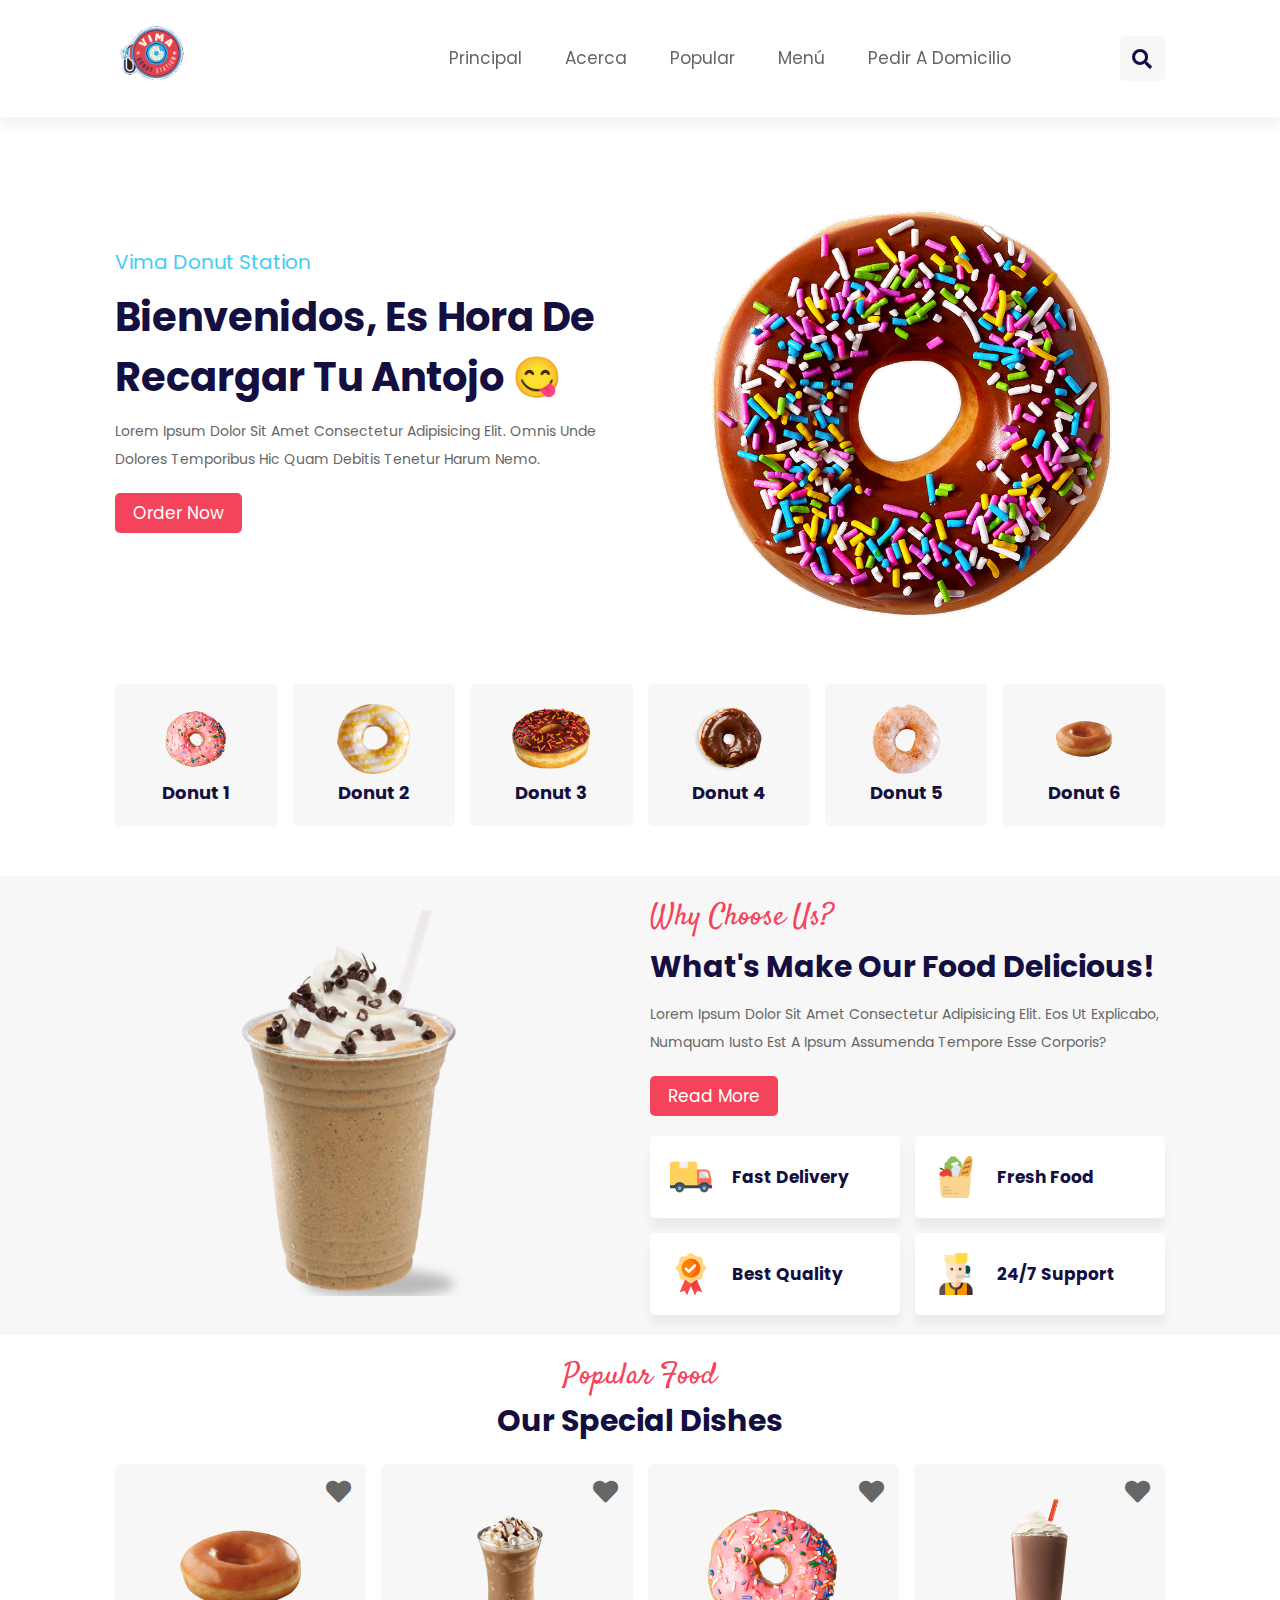
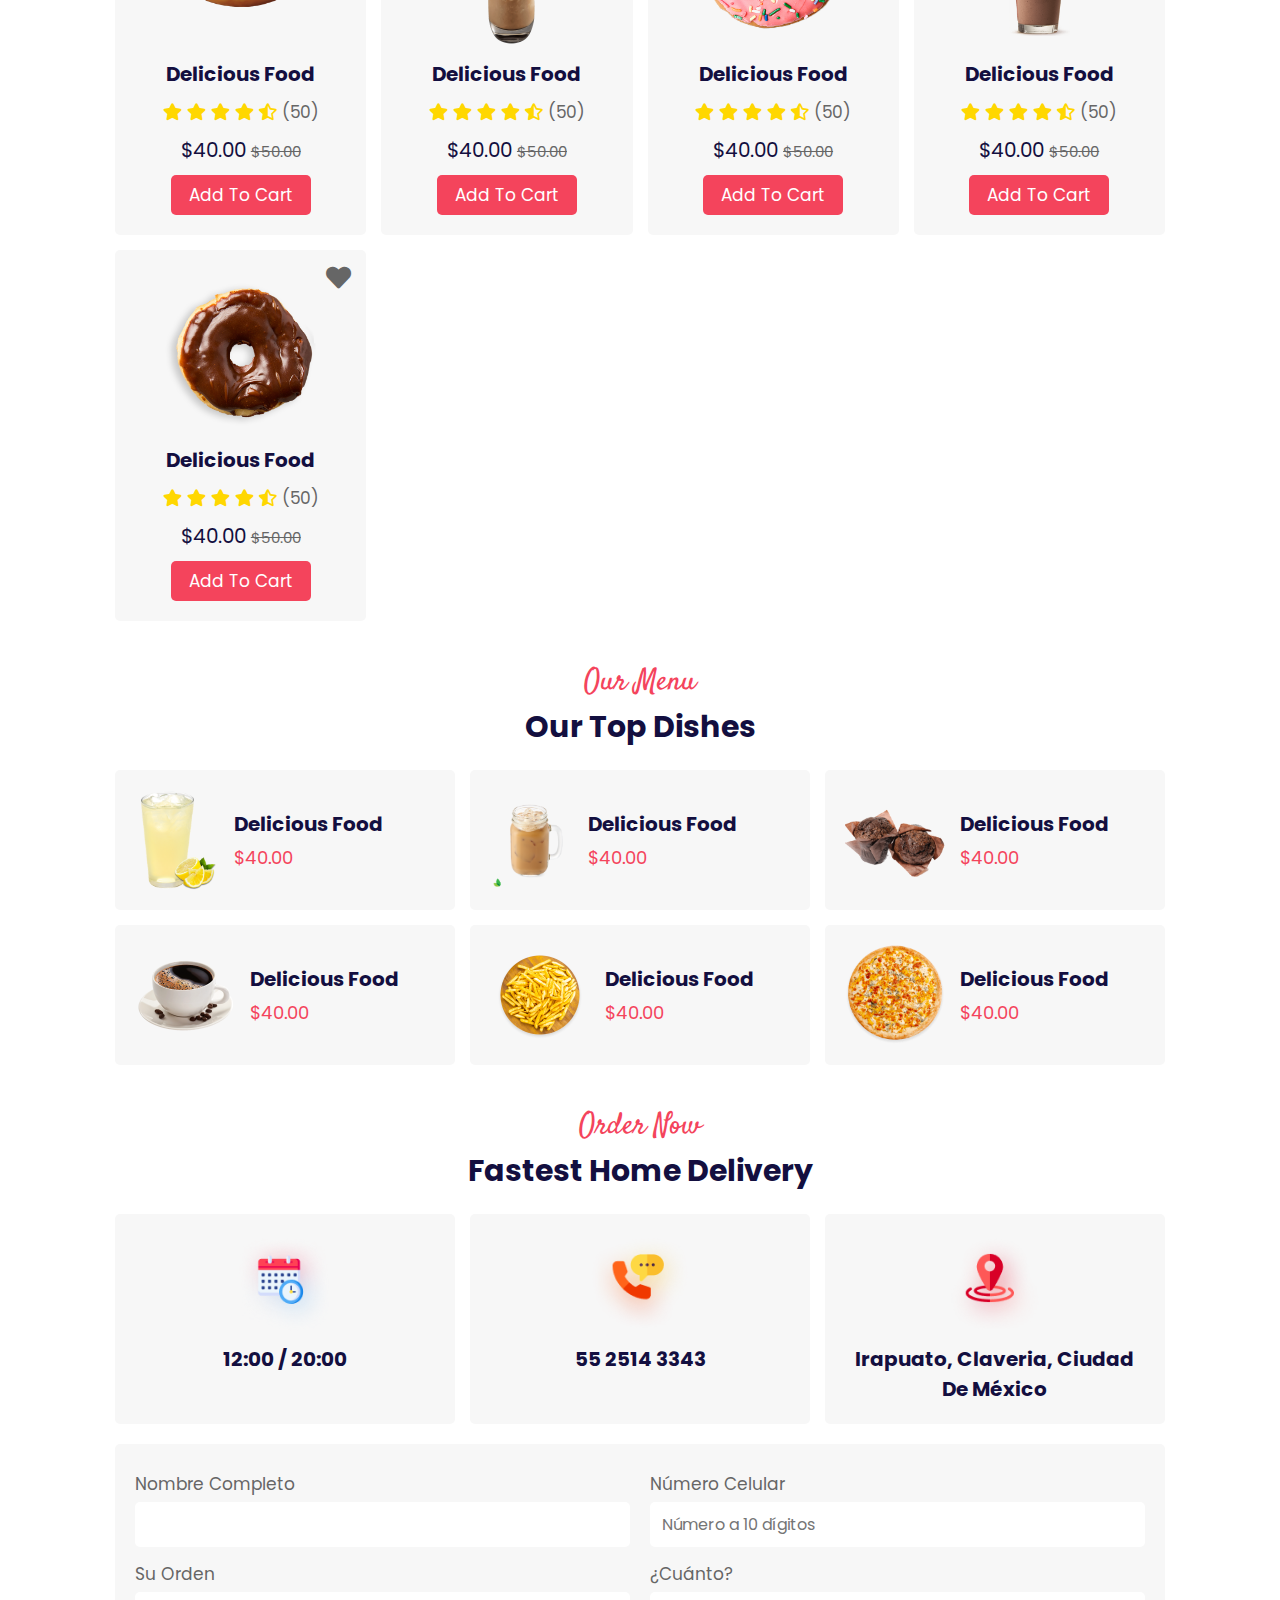
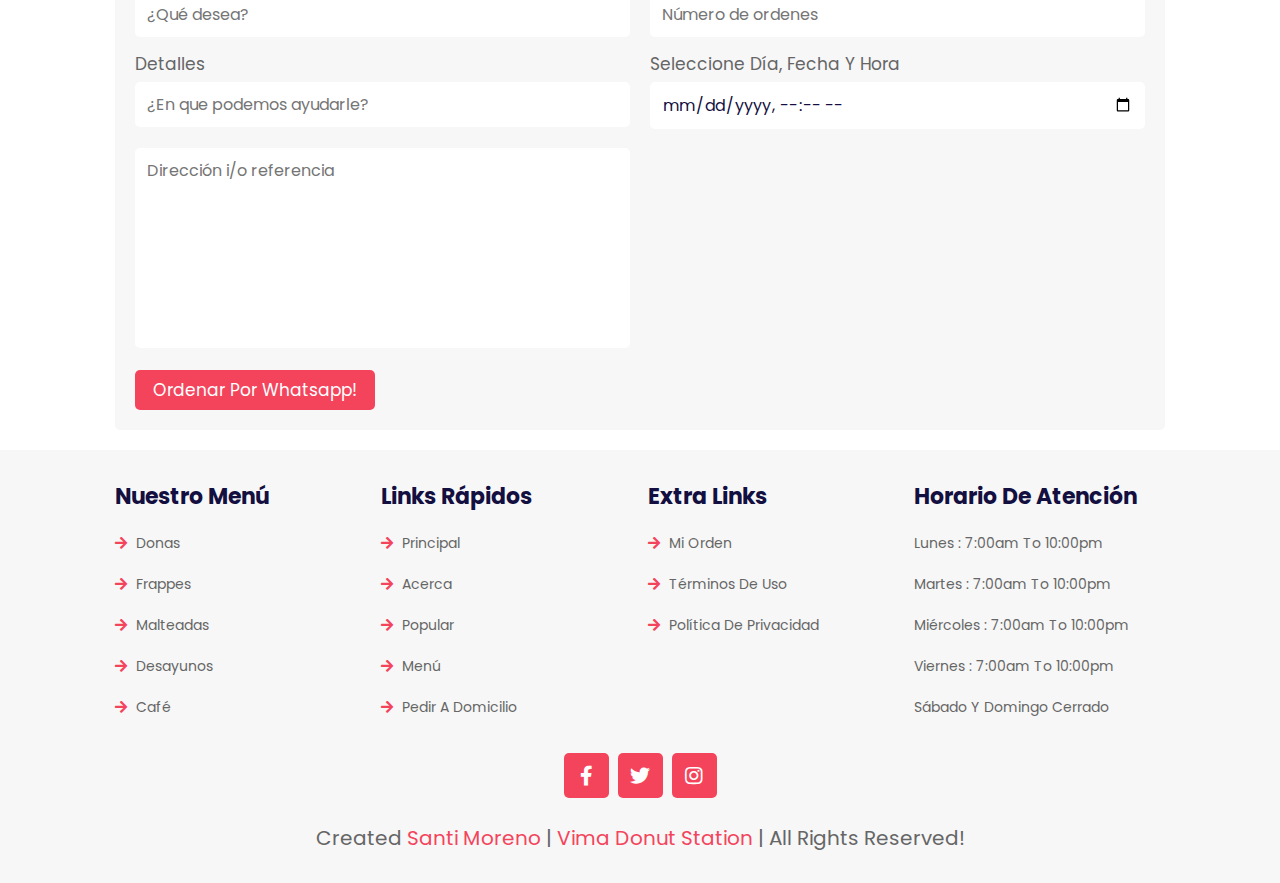
==== index.html @ a9c53af7 "Add files via upload" ====
<!DOCTYPE html>
<html lang="en">
<head>
    <meta charset="UTF-8">
    <meta http-equiv="X-UA-Compatible" content="IE=edge">
    <meta name="viewport" content="width=device-width, initial-scale=1.0">
    <title>Vima Donuts Station</title>
    <link rel="shortcut icon" href="image/logo.png" type="image/x-icon">

    <!-- font awesome cdn link  -->
    <link rel="stylesheet" href="https://cdnjs.cloudflare.com/ajax/libs/font-awesome/5.15.4/css/all.min.css">

    <!-- custom css file link  -->
    <link rel="stylesheet" href="css/style.css">

</head>
<body>

    
<!-- header section starts  -->

<header class="header">

    <a href="#" class="logo"> <img src="image/logo.png" width="40%" alt=""></a>
    
    <nav class="navbar">
        <a href="#home">Principal</a>
        <a href="#about">Acerca</a>
        <a href="#popular">Popular</a>
        <a href="#menu">Menú</a>
        <a href="#order">Pedir a domicilio</a>
    </nav>

    <div class="icons">
        <div id="menu-btn" class="fas fa-bars"></div>
        <div id="search-btn" class="fas fa-search"></div>
    </div>
    
</header>

<!-- header section ends  -->

<!-- search-form  -->

<section class="search-form-container">

    <form action="">
        <input type="search" name="" placeholder="Busca productos aquí..." id="search-box">
        <label for="search-box" class="fas fa-search"></label>
    </form>

</section>

<!-- shopping-cart section  -->

<section class="shopping-cart-container">

    <div class="products-container">

        <h3 class="title">your products</h3>

        <div class="box-container">

            <div class="box">
                <i class="fas fa-times"></i>
                <img src="image/menu-1.png" alt="">
                <div class="content">
                    <h3>delicious food</h3>
                    <span> quantity : </span>
                    <input type="number" name="" value="1" id="">
                    <br>
                    <span> price : </span>
                    <span class="price"> $40.00 </span>
                </div>
            </div>

            <div class="box">
                <i class="fas fa-times"></i>
                <img src="image/menu-2.png" alt="">
                <div class="content">
                    <h3>delicious food</h3>
                    <span> quantity : </span>
                    <input type="number" name="" value="1" id="">
                    <br>
                    <span> price : </span>
                    <span class="price"> $40.00 </span>
                </div>
            </div>

            <div class="box">
                <i class="fas fa-times"></i>
                <img src="image/menu-3.png" alt="">
                <div class="content">
                    <h3>delicious food</h3>
                    <span> quantity : </span>
                    <input type="number" name="" value="1" id="">
                    <br>
                    <span> price : </span>
                    <span class="price"> $40.00 </span>
                </div>
            </div>

            <div class="box">
                <i class="fas fa-times"></i>
                <img src="image/menu-4.png" alt="">
                <div class="content">
                    <h3>delicious food</h3>
                    <span> quantity : </span>
                    <input type="number" name="" value="1" id="">
                    <br>
                    <span> price : </span>
                    <span class="price"> $40.00 </span>
                </div>
            </div>

            <div class="box">
                <i class="fas fa-times"></i>
                <img src="image/menu-5.png" alt="">
                <div class="content">
                    <h3>delicious food</h3>
                    <span> quantity : </span>
                    <input type="number" name="" value="1" id="">
                    <br>
                    <span> price : </span>
                    <span class="price"> $40.00 </span>
                </div>
            </div>

        </div>

    </div>

    <div class="cart-total">

        <h3 class="title"> cart total </h3>

        <div class="box">

            <h3 class="subtotal"> subtotal : <span>$200</span> </h3>
            <h3 class="total"> total : <span>$200</span> </h3>

            <a href="#" class="btn">proceed to checkout</a>

        </div>

    </div>

</section>

<!-- login-form  -->



<!-- home section starts  -->

<section class="home" id="home">

    <div class="content">
        <span>Vima Donut Station</span>
        <h3>Bienvenidos, es hora de recargar tu antojo 😋</h3>
        <p>Lorem ipsum dolor sit amet consectetur adipisicing elit. Omnis unde dolores temporibus hic quam debitis tenetur harum nemo.</p>
        <a href="#" class="btn">order now</a>
    </div>

    <div class="image">
        <img src="image/Donut.png" alt="" class="home-img">
        <!--<img src="image/chispass.png" alt="" class="home-parallax-img">-->
    </div>

</section>

<!-- home section ends  -->

<!-- category section starts  -->

<section class="category">

    <a href="#" class="box" onclick="changeImg('image/Donut1.png')">
        <img src="image/Donut1.png" alt="">
        <h3>Donut 1</h3>
    </a>

    <a href="#" class="box" onclick="changeImg('image/Donut2.png')">
        <img src="image/Donut2.png" alt="">
        <h3>Donut 2</h3>
    </a>

    <a href="#" class="box" onclick="changeImg('image/Donut3.png')">
        <img src="image/Donut3.png" alt="">
        <h3>Donut 3</h3>
    </a>

    <a href="#" class="box" onclick="changeImg('image/Donut4.png')">
        <img src="image/Donut4.png" alt="">
        <h3>Donut 4</h3>
    </a>

    <a href="#" class="box" onclick="changeImg('image/Donut5.png')">
        <img src="image/Donut5.png" alt="">
        <h3>Donut 5</h3>
    </a>

    <a href="#" class="box" onclick="changeImg('image/Donut6.png')">
        <img src="image/Donut6.png" alt="">
        <h3>Donut 6</h3>
    </a>

</section>

<!-- category section ends -->


<!-- about section starts  -->

<section class="about" id="about">

    <div class="image">
        <img src="image/Frappe.png" alt="">
    </div>

    <div class="content">
        <span>why choose us?</span>
        <h3 class="title">what's make our food delicious!</h3>
        <p>Lorem ipsum dolor sit amet consectetur adipisicing elit. Eos ut explicabo, numquam iusto est a ipsum assumenda tempore esse corporis?</p>
        <a href="#" class="btn">read more</a>
        <div class="icons-container">
            <div class="icons">
                <img src="image/serv-1.png" alt="">
                <h3>fast delivery</h3>
            </div>  
            <div class="icons">
                <img src="image/serv-2.png" alt="">
                <h3>fresh food</h3>
            </div>   
            <div class="icons">
                <img src="image/serv-3.png" alt="">
                <h3>best quality</h3>
            </div>  
            <div class="icons">
                <img src="image/serv-4.png" alt="">
                <h3>24/7 support</h3>
            </div>           
        </div>
    </div>

</section>

<!-- about section ends -->

<!-- popular section starts  -->

<section class="popular" id="popular">

    <div class="heading">
        <span>popular food</span>
        <h3>our special dishes</h3>
    </div>

    <div class="box-container">

        <div class="box">
            <a href="#" class="fas fa-heart"></a>
            <div class="image">
                <img src="image/Donut6.png" alt="">
            </div>
            <div class="content">
                <h3>delicious food</h3>
                <div class="stars">
                    <i class="fas fa-star"></i>
                    <i class="fas fa-star"></i>
                    <i class="fas fa-star"></i>
                    <i class="fas fa-star"></i>
                    <i class="fas fa-star-half-alt"></i>
                    <span> (50) </span>
                </div>
                <div class="price">$40.00 <span>$50.00</span></div>
                <a href="#" class="btn" id="prueba">add to cart</a>
            </div>
        </div>

        <div class="box">
            <a href="#" class="fas fa-heart"></a>
            <div class="image">
                <img src="image/malteda1.png" alt="">
            </div>
            <div class="content">
                <h3>delicious food</h3>
                <div class="stars">
                    <i class="fas fa-star"></i>
                    <i class="fas fa-star"></i>
                    <i class="fas fa-star"></i>
                    <i class="fas fa-star"></i>
                    <i class="fas fa-star-half-alt"></i>
                    <span> (50) </span>
                </div>
                <div class="price">$40.00 <span>$50.00</span></div>
                <a href="#" class="btn">add to cart</a>
            </div>
        </div>

        <div class="box">
            <a href="#" class="fas fa-heart"></a>
            <div class="image">
                <img src="image/Donut1.png" alt="">
            </div>
            <div class="content">
                <h3>delicious food</h3>
                <div class="stars">
                    <i class="fas fa-star"></i>
                    <i class="fas fa-star"></i>
                    <i class="fas fa-star"></i>
                    <i class="fas fa-star"></i>
                    <i class="fas fa-star-half-alt"></i>
                    <span> (50) </span>
                </div>
                <div class="price">$40.00 <span>$50.00</span></div>
                <a href="#" class="btn">add to cart</a>
            </div>
        </div>

        <div class="box">
            <a href="#" class="fas fa-heart"></a>
            <div class="image">
                <img src="image/malteda3.png" alt="">
            </div>
            <div class="content">
                <h3>delicious food</h3>
                <div class="stars">
                    <i class="fas fa-star"></i>
                    <i class="fas fa-star"></i>
                    <i class="fas fa-star"></i>
                    <i class="fas fa-star"></i>
                    <i class="fas fa-star-half-alt"></i>
                    <span> (50) </span>
                </div>
                <div class="price">$40.00 <span>$50.00</span></div>
                <a href="#" class="btn">add to cart</a>
            </div>
        </div>

        <div class="box">
            <a href="#" class="fas fa-heart"></a>
            <div class="image">
                <img src="image/Donut4.png" alt="">
            </div>
            <div class="content">
                <h3>delicious food</h3>
                <div class="stars">
                    <i class="fas fa-star"></i>
                    <i class="fas fa-star"></i>
                    <i class="fas fa-star"></i>
                    <i class="fas fa-star"></i>
                    <i class="fas fa-star-half-alt"></i>
                    <span> (50) </span>
                </div>
                <div class="price">$40.00 <span>$50.00</span></div>
                <a href="#" class="btn">add to cart</a>
            </div>
        </div>
    </div>

</section>

<!-- popular section ends -->

<!-- banner section starts  -->



<!-- banner section ends -->

<!-- menu section starts  -->

<section class="menu" id="menu">

    <div class="heading">
        <span>our menu</span>
        <h3>our top dishes</h3>
    </div>

    <div class="box-container">

        <a href="#" class="box">
            <img src="image/kisspng-juice-cocktail-lemonade-limeade-lemonade-5abbd78cec1d78.8763275315222598529671.png" alt="">
            <div class="content">
                <h3>delicious food</h3>
                <div class="price">$40.00</div>
            </div>
        </a>

        <a href="#" class="box">
            <img src="image/kisspng-coffee-milk-iced-coffee-coffee-cup-caff-mocha-coffe-ice-5b1fc037074824.5790397415288074790298.png" alt="">
            <div class="content">
                <h3>delicious food</h3>
                <div class="price">$40.00</div>
            </div>
        </a>

        <a href="#" class="box">
            <img src="image/kisspng-chocolate-ice-cream-muffin-pizza-delivery-5af5efe3384e55.1133671115260671712306.png" alt="">
            <div class="content">
                <h3>delicious food</h3>
                <div class="price">$40.00</div>
            </div>
        </a>

        <a href="#" class="box">
            <img src="image/kisspng-iced-coffee-kopi-luwak-cafe-tea-coffe-splash-5b5628d1ea2496.8846647215323732019591.png" alt="">
            <div class="content">
                <h3>delicious food</h3>
                <div class="price">$40.00</div>
            </div>
        </a>

        <a href="#" class="box">
            <img src="image/menu-5.png" alt="">
            <div class="content">
                <h3>delicious food</h3>
                <div class="price">$40.00</div>
            </div>
        </a>

        <a href="#" class="box">
            <img src="image/menu-6.png" alt="">
            <div class="content">
                <h3>delicious food</h3>
                <div class="price">$40.00</div>
            </div>
        </a>

    </div>

</section>

<!-- menu section ends -->

<!-- order section starts  -->

<section class="order" id="order">

    <div class="heading">
        <span>order now</span>
        <h3>fastest home delivery</h3>
    </div>

    <div class="icons-container">

        <div class="icons">
            <img src="image/icon-1.png" alt="">
            <h3>12:00 / 20:00</h3>
        </div>

        <div class="icons">
            <img src="image/icon-2.png" alt="">
            <h3>55 2514 3343</h3>
        </div>

        <div class="icons">
            <img src="image/icon-3.png" alt="">
            <h3>Irapuato, Claveria, Ciudad de México</h3>
        </div>

    </div>

    <form action="">

        <div class="flex">
            <div class="inputBox">
                <span>Nombre Completo</span>
                <input type="text" placeholder="" name="" id="">
            </div>
            <div class="inputBox">
                <span>Número celular</span>
                <input type="number" placeholder="Número a 10 dígitos" name="" id="">
            </div>
        </div>

        <div class="flex">
            <div class="inputBox">
                <span>Su orden</span>
                <input type="text" placeholder="¿Qué desea?" name="" id="prueba2">
            </div>
            <div class="inputBox">
                <span>¿Cuánto?</span>
                <input type="number" placeholder="Número de ordenes" name="" id="">
            </div>
        </div>

        <div class="flex">
            <div class="inputBox">
                <span>Detalles</span>
                <input type="text" placeholder="¿En que podemos ayudarle?" name="" id="">
            </div>
            <div class="inputBox">
                <span>Seleccione día, fecha y hora</span>
                <input type="datetime-local">
            </div>
        </div>

        <div class="flex">
            <div class="inputBox">
                <textarea placeholder="Dirección i/o referencia" id="" cols="30" rows="10"></textarea>
            </div>
            <div class="inputBox">
                <iframe class="map" src="https://www.google.com/maps/embed?pb=!1m18!1m12!1m3!1d470.21797304170224!2d-99.18082129148026!3d19.46661049140088!2m3!1f0!2f0!3f0!3m2!1i1024!2i768!4f13.1!3m3!1m2!1s0x85d1f935f8b8077b%3A0x772671fa23d3d52d!2sVIMA%20Donut%20Station!5e0!3m2!1ses-419!2smx!4v1643592938567!5m2!1ses-419!2smx" allowfullscreen="" loading="lazy"></iframe>
            </div>
        </div>

        <input type="submit" value="Ordenar por whatsapp!" class="btn wh">

    </form>

</section>

<!-- order section ends -->

<!-- blogs section starts  -->



<!-- blogs section ends -->

<!-- footer section starts  -->

<section class="footer">

    <div class="box-container">

        <div class="box">
            <h3>nuestro menú</h3>
            <a href="#menu"><i class="fas fa-arrow-right"></i> Donas</a>
            <a href="#menu"><i class="fas fa-arrow-right"></i> Frappes</a>
            <a href="#menu"><i class="fas fa-arrow-right"></i> Malteadas</a>
            <a href="#menu"><i class="fas fa-arrow-right"></i> Desayunos</a>
            <a href="#menu"><i class="fas fa-arrow-right"></i> Café</a>
        </div>

        <div class="box">
            <h3>links rápidos</h3>
            <a href="#home"> <i class="fas fa-arrow-right"></i> Principal</a>
            <a href="#about"> <i class="fas fa-arrow-right"></i> Acerca</a>
            <a href="#popular"> <i class="fas fa-arrow-right"></i> popular</a>
            <a href="#menu"> <i class="fas fa-arrow-right"></i> menú</a>
            <a href="#order"> <i class="fas fa-arrow-right"></i> Pedir a domicilio</a>
        </div>

        <div class="box">
            <h3>extra links</h3>
            <a href="#order"> <i class="fas fa-arrow-right"></i> Mi orden</a>
            <a href="#"> <i class="fas fa-arrow-right"></i> términos de uso</a>
            <a href="#"> <i class="fas fa-arrow-right"></i> política de privacidad</a>
        </div>

        <div class="box">
            <h3>Horario de atención</h3>
            <p>Lunes : 7:00am to 10:00pm</p>
            <p>Martes : 7:00am to 10:00pm</p>
            <p>Miércoles : 7:00am to 10:00pm</p>
            <p>Viernes : 7:00am to 10:00pm</p>
            <p>Sábado y Domingo cerrado</p>
        </div>

    </div>

    <div class="bottom">

        <div class="share">
            <a href="#" class="fab fa-facebook-f"></a>
            <a href="#" class="fab fa-twitter"></a>
            <a href="#" class="fab fa-instagram"></a>
        </div>

        <div class="credit"> created <span>Santi Moreno</span> | <span>Vima Donut Station</span> | all rights reserved! </div>
        
    </div>

</section>

<!-- footer section ends -->


<!-- custom js file link  -->
<script src="js/script.js"></script>

</body>
</html>
---- css/style.css ----
@import url("https://fonts.googleapis.com/css2?family=Poppins:wght@100;300;400;500;600&display=swap");
@import url("https://fonts.googleapis.com/css2?family=Satisfy&display=swap");

:root {
  --color-main: #F4445C;
  --second-color: #44CCF4;
}

* {
  font-family: 'Poppins', sans-serif;
  margin: 0;
  padding: 0;
  -webkit-box-sizing: border-box;
          box-sizing: border-box;
  outline: none;
  border: none;
  text-decoration: none;
  text-transform: capitalize;
  -webkit-transition: .2s linear;
  transition: .2s linear;
}

html {
  font-size: 62.5%;
  overflow-x: hidden;
  scroll-behavior: smooth;
  scroll-padding-top: 8.5rem;
}

html::-webkit-scrollbar {
  width: 1rem;
}

html::-webkit-scrollbar-track {
  background: #fff;
}

html::-webkit-scrollbar-thumb {
  background: var(--color-main);
  border-radius: 5rem;
}

section {
  padding: 2rem 9%;
}

.heading {
  text-align: center;
  padding-bottom: 2rem;
}

.heading span {
  font-family: 'Satisfy', cursive;
  font-size: 3rem;
  color: var(--color-main);
}

.heading h3 {
  font-size: 3rem;
  color: #130f40;
}

.btn {
  display: inline-block;
  margin-top: 1rem;
  padding: .7rem 1.8rem;
  font-size: 1.7rem;
  cursor: pointer;
  color: #fff;
  background: var(--color-main);
  border-radius: .5rem;
}

.btn:hover {
  background: var(--second-color);
}
.wh:hover
{
  background-color: #27ae60;
}

.header {
  position: -webkit-sticky;
  position: sticky;
  top: 0;
  left: 0;
  right: 0;
  z-index: 1000;
  background: #fff;
  -webkit-box-shadow: 0 1rem 1rem rgba(0, 0, 0, 0.05);
          box-shadow: 0 1rem 1rem rgba(0, 0, 0, 0.05);
  display: -webkit-box;
  display: -ms-flexbox;
  display: flex;
  -webkit-box-align: center;
      -ms-flex-align: center;
          align-items: center;
  -webkit-box-pack: justify;
      -ms-flex-pack: justify;
          justify-content: space-between;
  padding: 2rem 9%;
}

.header .logo {
  font-size: 2.5rem;
  font-weight: bolder;
  color: #130f40;
}

.header .logo img {
  right: -100px;
  color: var(--color-main);
}

.header .navbar a {
  font-size: 1.7rem;
  margin: 0 2rem;
  color: #666;
}

.header .navbar a:hover {
  color: var(--color-main);
}

.header .icons div {
  height: 4.5rem;
  width: 4.5rem;
  line-height: 4.5rem;
  font-size: 2rem;
  background: #f7f7f7;
  color: #130f40;
  border-radius: .5rem;
  margin-left: .3rem;
  cursor: pointer;
  text-align: center;
}

.header .icons div:hover {
  color: #fff;
  background: var(--second-color)
}

#menu-btn {
  display: none;
}

@-webkit-keyframes fadeUp {
  0% {
    -webkit-transform: translateY(5rem);
            transform: translateY(5rem);
    opacity: 0;
  }
}

@keyframes fadeUp {
  0% {
    -webkit-transform: translateY(5rem);
            transform: translateY(5rem);
    opacity: 0;
  }
}

.search-form-container {
  position: fixed;
  top: 9.5rem;
  left: 0;
  right: 0;
  height: calc(100vh - 8.5rem);
  background: #fff;
  z-index: 1000;
  display: none;
}

.search-form-container.active {
  display: block;
}

.search-form-container form {
  height: 7rem;
  border-bottom: 0.2rem solid #130f40;
  width: 100%;
  display: -webkit-box;
  display: -ms-flexbox;
  display: flex;
  -webkit-box-align: center;
      -ms-flex-align: center;
          align-items: center;
  -webkit-animation: fadeUp .4s linear;
          animation: fadeUp .4s linear;
}

.search-form-container form input {
  height: 100%;
  width: 100%;
  font-size: 1.7rem;
  color: #130f40;
  text-transform: none;
  padding-right: 1rem;
}

.search-form-container form label {
  font-size: 3rem;
  cursor: pointer;
  color: #130f40;
}

.search-form-container form label:hover {
  color: var(--color-main);
}

.shopping-cart-container {
  position: fixed;
  top: 8.5rem;
  left: 0;
  right: 0;
  z-index: 1000;
  height: calc(100vh - 8.5rem);
  background: #fff;
  overflow-y: scroll;
  padding-bottom: 8rem;
  display: none;
}

.shopping-cart-container.active {
  display: block;
}

.shopping-cart-container::-webkit-scrollbar {
  width: 1rem;
}

.shopping-cart-container::-webkit-scrollbar-track {
  background: #fff;
}

.shopping-cart-container::-webkit-scrollbar-thumb {
  background: #130f40;
  border-radius: 5rem;
}

.shopping-cart-container .title {
  font-size: 2.5rem;
  padding: 1rem;
  color: #130f40;
  border-bottom: 0.1rem solid rgba(0, 0, 0, 0.2);
  text-align: center;
}

.shopping-cart-container .products-container {
  border: 0.1rem solid rgba(0, 0, 0, 0.2);
  border-radius: .5rem;
  -webkit-animation: fadeUp .4s linear;
          animation: fadeUp .4s linear;
}

.shopping-cart-container .products-container .box-container {
  display: -ms-grid;
  display: grid;
  -ms-grid-columns: (minmax(30rem, 1fr))[auto-fit];
      grid-template-columns: repeat(auto-fit, minmax(30rem, 1fr));
  gap: 1.5rem;
  padding: 1.5rem;
}

.shopping-cart-container .products-container .box-container .box {
  border-radius: .5rem;
  background: #f7f7f7;
  display: -webkit-box;
  display: -ms-flexbox;
  display: flex;
  -webkit-box-align: center;
      -ms-flex-align: center;
          align-items: center;
  gap: 1.5rem;
  padding: 2rem;
  position: relative;
}

.shopping-cart-container .products-container .box-container .box .fa-times {
  position: absolute;
  top: .7rem;
  right: 1rem;
  font-size: 2rem;
  cursor: pointer;
  color: #130f40;
}

.shopping-cart-container .products-container .box-container .box .fa-times:hover {
  color: var(--color-main);
}

.shopping-cart-container .products-container .box-container .box img {
  height: 8rem;
}

.shopping-cart-container .products-container .box-container .box .content h3 {
  font-size: 2rem;
  color: #130f40;
}

.shopping-cart-container .products-container .box-container .box .content span {
  font-size: 1.5rem;
  color: #666;
}

.shopping-cart-container .products-container .box-container .box .content span.price {
  color: var(--color-main);
  font-size: 1.7rem;
}

.shopping-cart-container .products-container .box-container .box .content input {
  width: 8rem;
  padding: .5rem 1.2rem;
  font-size: 1.5rem;
  color: #130f40;
  margin: .7rem 0;
}

.shopping-cart-container .cart-total {
  margin-top: 2rem;
  border: 0.1rem solid rgba(0, 0, 0, 0.2);
  border-radius: .5rem;
  -webkit-animation: fadeUp .4s linear .4s backwards;
          animation: fadeUp .4s linear .4s backwards;
}

.shopping-cart-container .cart-total .box {
  padding: 1.5rem;
}

.shopping-cart-container .cart-total .box h3 {
  color: #130f40;
  font-size: 2rem;
  padding-bottom: .7rem;
}

.shopping-cart-container .cart-total .box h3 span {
  color: #27ae60;
}

.login-form-container {
  position: fixed;
  top: 8.5rem;
  left: 0;
  right: 0;
  z-index: 1000;
  height: calc(100vh - 8.5rem);
  background: #fff;
  padding: 0 2rem;
  display: none;
}

.login-form-container.active {
  display: block;
}

.login-form-container form {
  margin: 2rem auto;
  max-width: 40rem;
  -webkit-box-shadow: 0 1rem 1rem rgba(0, 0, 0, 0.05);
          box-shadow: 0 1rem 1rem rgba(0, 0, 0, 0.05);
  border: 0.1rem solid rgba(0, 0, 0, 0.2);
  padding: 2rem;
  border-radius: .5rem;
  -webkit-animation: fadeUp .4s linear;
          animation: fadeUp .4s linear;
}

.login-form-container form h3 {
  padding-bottom: 1rem;
  font-size: 2.5rem;
  text-transform: uppercase;
  color: #130f40;
}

.login-form-container form .box {
  margin: .7rem 0;
  border-radius: .5rem;
  background: #f7f7f7;
  padding: 1rem 1.2rem;
  font-size: 1.6rem;
  color: #130f40;
  text-transform: none;
  width: 100%;
}

.login-form-container form .remember {
  padding: 1rem 0;
  display: -webkit-box;
  display: -ms-flexbox;
  display: flex;
  -webkit-box-align: center;
      -ms-flex-align: center;
          align-items: center;
  gap: .5rem;
}

.login-form-container form .remember label {
  font-size: 1.5rem;
  cursor: pointer;
  color: #666;
}

.login-form-container form .btn {
  margin: 1rem 0;
  width: 100%;
  text-align: center;
}

.login-form-container form p {
  padding-top: 1rem;
  font-size: 1.5rem;
  color: #666;
}

.login-form-container form p a {
  color: #27ae60;
}

.login-form-container form p a:hover {
  color: #130f40;
  text-decoration: underline;
}

.home {
  display: -webkit-box;
  display: -ms-flexbox;
  display: flex;
  -webkit-box-align: center;
      -ms-flex-align: center;
          align-items: center;
  -ms-flex-wrap: wrap-reverse;
      flex-wrap: wrap-reverse;
  gap: 2rem;
  position: relative;
  overflow: hidden;
}

.home .content {
  -webkit-box-flex: 1;
      -ms-flex: 1 1 41rem;
          flex: 1 1 41rem;
}

.home .content span {
  font-size: 2rem;
  color: var(--second-color);
}

.home .content h3 {
  font-size: 4rem;
  color: #130f40;
  padding-top: 1rem;
}

.home .content p {
  font-size: 1.4rem;
  color: #666;
  line-height: 2;
  padding: 1rem 0;
}

.home .image {
  -webkit-box-flex: 1;
      -ms-flex: 1 1 41rem;
          flex: 1 1 41rem;
  margin: 2rem 0;
  pointer-events: none;
}

.home .image .home-img {
  width: 100%;
  margin-top: 5rem;
}

.home .home-parallax-img {
  position: absolute;
  top: -9rem;
  right: -9rem;
  width: 60vw;
}

.category {
  display: -ms-grid;
  display: grid;
  -ms-grid-columns: (minmax(16rem, 1fr))[auto-fit];
      grid-template-columns: repeat(auto-fit, minmax(16rem, 1fr));
  gap: 1.5rem;
  padding-bottom: 5rem;
}

.category .box {
  padding: 2rem;
  text-align: center;
  border-radius: .5rem;
  background: #f7f7f7;
}

.category .box:hover {
  background: var(--second-color);
}

.category .box:hover h3 {
  color: #fff;
}

.category .box img {
  height: 7rem;
}

.category .box h3 {
  font-size: 1.8rem;
  color: #130f40;
}

.about {
  display: -webkit-box;
  display: -ms-flexbox;
  display: flex;
  -ms-flex-wrap: wrap;
      flex-wrap: wrap;
  -webkit-box-align: center;
      -ms-flex-align: center;
          align-items: center;
  gap: 2rem;
  background: #f7f7f7;
}

.about .image {
  -webkit-box-flex: 1;
      -ms-flex: 1 1 40rem;
          flex: 1 1 40rem;
}

.about .image img {
  width: 100%;
}

.about .content {
  -webkit-box-flex: 1;
      -ms-flex: 1 1 40rem;
          flex: 1 1 40rem;
}

.about .content span {
  font-family: 'Satisfy', cursive;
  font-size: 3rem;
  color: var(--color-main);
}

.about .content .title {
  font-size: 3rem;
  padding-top: .5rem;
  color: #130f40;
}

.about .content p {
  padding: 1rem 0;
  line-height: 2;
  font-size: 1.4rem;
  color: #666;
}

.about .content .icons-container {
  margin-top: 2rem;
  display: -webkit-box;
  display: -ms-flexbox;
  display: flex;
  -ms-flex-wrap: wrap;
      flex-wrap: wrap;
  gap: 1.5rem;
}

.about .content .icons-container .icons {
  -webkit-box-flex: 1;
      -ms-flex: 1 1 20rem;
          flex: 1 1 20rem;
  border-radius: .5rem;
  background: #fff;
  -webkit-box-shadow: 0 1rem 1rem rgba(0, 0, 0, 0.05);
          box-shadow: 0 1rem 1rem rgba(0, 0, 0, 0.05);
  display: -webkit-box;
  display: -ms-flexbox;
  display: flex;
  -webkit-box-align: center;
      -ms-flex-align: center;
          align-items: center;
  gap: 2rem;
  padding: 2rem;
}

.about .content .icons-container .icons h3 {
  font-size: 1.7rem;
  color: #130f40;
}

.popular .box-container {
  display: -ms-grid;
  display: grid;
  -ms-grid-columns: (minmax(25rem, 1fr))[auto-fit];
      grid-template-columns: repeat(auto-fit, minmax(25rem, 1fr));
  gap: 1.5rem;
}

.popular .box-container .box {
  border-radius: .5rem;
  position: relative;
  background: #f7f7f7;
  padding: 2rem;
  text-align: center;
}

.popular .box-container .box .fa-heart {
  position: absolute;
  top: 1.5rem;
  right: 1.5rem;
  font-size: 2.5rem;
  color: #666;
  cursor: pointer;
}

.popular .box-container .box .fa-heart:hover {
  color: var(--color-main);
}

.popular .box-container .box .image {
  margin: 1rem 0;
}

.popular .box-container .box .image img {
  height: 15rem;
}

.popular .box-container .box .content h3 {
  font-size: 2rem;
  color: #130f40;
}

.popular .box-container .box .content .stars {
  padding: 1rem 0;
  font-size: 1.7rem;
}

.popular .box-container .box .content .stars i {
  color: gold;
}

.popular .box-container .box .content .stars span {
  color: #666;
}

.popular .box-container .box .content .price {
  font-size: 2rem;
  color: #130f40;
}

.popular .box-container .box .content .price span {
  font-size: 1.5rem;
  color: #666;
  text-decoration: line-through;
}

.banner .row-banner {
  background: url(../image/row-banner.png) no-repeat;
  height: 45rem;
  background-size: cover;
  background-position: center;
  position: relative;
}

.banner .row-banner .content {
  position: absolute;
  top: 50%;
  left: 7%;
  -webkit-transform: translateY(-50%);
          transform: translateY(-50%);
}

.banner .row-banner .content span {
  font-family: 'Satisfy', cursive;
  font-size: 4rem;
  color: var(--color-main);
  color: #130f40;
}

.banner .row-banner .content h3 {
  font-size: 6rem;
  color: red;
  text-transform: uppercase;
}

.banner .row-banner .content p {
  font-size: 2rem;
  padding-bottom: 1rem;
}

.banner .grid-banner {
  display: -ms-grid;
  display: grid;
  -ms-grid-columns: (minmax(30rem, 1fr))[auto-fit];
      grid-template-columns: repeat(auto-fit, minmax(30rem, 1fr));
  gap: 1.5rem;
}

.banner .grid-banner .grid {
  position: relative;
  border-radius: 1rem;
  overflow: hidden;
  height: 45rem;
}

.banner .grid-banner .grid:hover img {
  -webkit-transform: scale(1.2);
          transform: scale(1.2);
}

.banner .grid-banner .grid img {
  height: 100%;
  width: 100%;
  -o-object-fit: cover;
     object-fit: cover;
}

.banner .grid-banner .grid .content {
  position: absolute;
  top: 2rem;
  padding: 0 2rem;
}

.banner .grid-banner .grid .content.center {
  text-align: center;
  width: 100%;
}

.banner .grid-banner .grid .content.center span {
  color: #666;
}

.banner .grid-banner .grid .content.center h3 {
  color: #130f40;
}

.banner .grid-banner .grid .content span {
  font-size: 2.5rem;
  color: #fff;
}

.banner .grid-banner .grid .content h3 {
  font-size: 3rem;
  color: #fff;
  padding-top: .5rem;
}

.menu .box-container {
  display: -ms-grid;
  display: grid;
  -ms-grid-columns: (minmax(30rem, 1fr))[auto-fit];
      grid-template-columns: repeat(auto-fit, minmax(30rem, 1fr));
  gap: 1.5rem;
}

.menu .box-container .box {
  border-radius: .5rem;
  background: #f7f7f7;
  padding: 2rem;
  display: -webkit-box;
  display: -ms-flexbox;
  display: flex;
  -webkit-box-align: center;
      -ms-flex-align: center;
          align-items: center;
  gap: 1.5rem;
}

.menu .box-container .box:hover {
  background: var(--second-color);
}

.menu .box-container .box:hover .content h3 {
  color: #fff;
}

.menu .box-container .box img {
  height: 10rem;
}

.menu .box-container .box .content h3 {
  font-size: 2rem;
  color: #130f40;
  padding-bottom: .5rem;
}

.menu .box-container .box .content .price {
  font-size: 1.8rem;
  color: var(--color-main);
}

.order .icons-container {
  display: -ms-grid;
  display: grid;
  -ms-grid-columns: (minmax(30rem, 1fr))[auto-fit];
      grid-template-columns: repeat(auto-fit, minmax(30rem, 1fr));
  gap: 1.5rem;
  margin-bottom: 2rem;
}

.order .icons-container .icons {
  border-radius: .5rem;
  padding: 2rem;
  text-align: center;
  background: #f7f7f7;
}

.order .icons-container .icons img {
  height: 10rem;
}

.order .icons-container .icons h3 {
  font-size: 2rem;
  color: #130f40;
  margin-top: .5rem;
}

.order form {
  background: #f7f7f7;
  padding: 2rem;
  border-radius: .5rem;
}

.order form .flex {
  display: -webkit-box;
  display: -ms-flexbox;
  display: flex;
  -ms-flex-wrap: wrap;
      flex-wrap: wrap;
  -webkit-box-pack: justify;
      -ms-flex-pack: justify;
          justify-content: space-between;
}

.order form .flex .inputBox {
  width: 49%;
  padding: .7rem 0;
}

.order form .flex span {
  font-size: 1.7rem;
  color: #666;
}

.order form .flex input, .order form .flex textarea {
  width: 100%;
  margin-top: .5rem;
  padding: 1rem 1.2rem;
  width: 100%;
  border-radius: .5rem;
  font-size: 1.6rem;
  text-transform: none;
  color: #130f40;
}

.order form .flex textarea {
  height: 20rem;
  resize: none;
}

.order form .flex .map {
  height: 100%;
  width: 100%;
  border-radius: .5rem;
}

.blogs .box-container {
  display: -ms-grid;
  display: grid;
  -ms-grid-columns: (minmax(30rem, 1fr))[auto-fit];
      grid-template-columns: repeat(auto-fit, minmax(30rem, 1fr));
  gap: 1.5rem;
}

.blogs .box-container .box {
  border-radius: .5rem;
  overflow: hidden;
}

.blogs .box-container .box:hover .image h3 {
  left: 1.5rem;
}

.blogs .box-container .box:hover .image img {
  -webkit-transform: scale(1.1);
          transform: scale(1.1);
}

.blogs .box-container .box .image {
  position: relative;
  height: 25rem;
  overflow: hidden;
  width: 100%;
}

.blogs .box-container .box .image h3 {
  position: absolute;
  z-index: 10;
  top: 1rem;
  left: -100%;
  border-radius: .5rem;
  padding: .5rem 1rem;
  background: #fff;
  color: #130f40;
  font-size: 1.5rem;
}

.blogs .box-container .box .image h3 i {
  padding-right: .5rem;
  color: var(--color-main);
}

.blogs .box-container .box .image img {
  height: 100%;
  width: 100%;
  -o-object-fit: cover;
     object-fit: cover;
}

.blogs .box-container .box .content {
  padding: 2rem 1.5rem;
  background: #f7f7f7;
}

.blogs .box-container .box .content .tags {
  padding-bottom: 1rem;
}

.blogs .box-container .box .content .tags a {
  font-size: 1.5rem;
  color: #666;
  padding-right: .5rem;
}

.blogs .box-container .box .content .tags a:hover {
  color: var(--second-color);
}

.blogs .box-container .box .content .tags a i {
  color: var(--color-main);
  padding-right: .5rem;
}

.blogs .box-container .box .content h3 {
  font-size: 2rem;
  color: #130f40;
}

.blogs .box-container .box .content p {
  font-size: 1.4rem;
  color: #666;
  padding: 1rem 0;
  line-height: 2;
}

.footer {
  background: #f7f7f7;
}

.footer .newsletter {
  text-align: center;
  margin-bottom: 2rem;
}

.footer .newsletter h3 {
  font-size: 2.5rem;
  color: #130f40;
  padding-bottom: 1rem;
}

.footer .newsletter form {
  max-width: 70rem;
  margin: 1rem auto;
  max-width: 70rem;
  display: -webkit-box;
  display: -ms-flexbox;
  display: flex;
  border-radius: .5rem;
  overflow: hidden;
}

.footer .newsletter form input[type="email"] {
  height: 100%;
  width: 100%;
  padding: 1rem 1.2rem;
  font-size: 1.6rem;
  color: #130f40;
  text-transform: none;
}

.footer .newsletter form input[type="submit"] {
  padding: 0 2rem;
  font-size: 1.6rem;
  color: #fff;
  background: var(--color-main);
  cursor: pointer;
}

.footer .newsletter form input[type="submit"]:hover {
  background: var(--second-color);
}

.footer .box-container {
  display: -ms-grid;
  display: grid;
  -ms-grid-columns: (minmax(25rem, 1fr))[auto-fit];
      grid-template-columns: repeat(auto-fit, minmax(25rem, 1fr));
  gap: 1.5rem;
}

.footer .box-container .box h3 {
  font-size: 2.2rem;
  color: #130f40;
  padding: 1rem 0;
}

.footer .box-container .box p {
  font-size: 1.4rem;
  color: #666;
  padding: 1rem 0;
}

.footer .box-container .box a {
  display: block;
  font-size: 1.4rem;
  color: #666;
  padding: 1rem 0;
}

.footer .box-container .box a:hover {
  color: var(--second-color);
}

.footer .box-container .box a:hover i {
  padding-right: 2rem;
}

.footer .box-container .box a i {
  padding-right: .5rem;
  color: var(--color-main);
}

.footer .bottom {
  padding-top: 1rem;
  text-align: center;
}

.footer .bottom .share {
  margin: 1.5rem 0;
}

.footer .bottom .share a {
  height: 4.5rem;
  width: 4.5rem;
  line-height: 4.5rem;
  font-size: 2rem;
  border-radius: .5rem;
  margin: 0 .3rem;
  color: #fff;
  background: var(--color-main);
}

.footer .bottom .share a:hover {
  background:var(--second-color);
}

.footer .bottom .credit {
  font-size: 2rem;
  color: #666;
  padding: 1rem;
}

.footer .bottom .credit span {
  color: var(--color-main);
}

@media (max-width: 991px) {
  html {
    font-size: 55%;
  }
  .header {
    padding: 2rem;
  }
  section {
    padding: 2rem;
  }
}

@media (max-width: 768px) {
  #menu-btn {
    display: inline-block;
  }
  .header .navbar {
    position: absolute;
    top: 99%;
    left: 0;
    right: 0;
    background: #fff;
    border-top: 0.1rem solid rgba(0, 0, 0, 0.2);
    border-bottom: 0.1rem solid rgba(0, 0, 0, 0.2);
    -webkit-clip-path: polygon(0 0, 100% 0, 100% 0, 0 0);
            clip-path: polygon(0 0, 100% 0, 100% 0, 0 0);
  }
  .header .navbar.active {
    -webkit-clip-path: polygon(0 0, 100% 0, 100% 100%, 0% 100%);
            clip-path: polygon(0 0, 100% 0, 100% 100%, 0% 100%);
  }
  .header .navbar a {
    font-size: 2rem;
    margin: 2rem;
    display: block;
  }
  .home .home-parallax-img {
    top: 0;
    right: 0;
    width: 130%;
  }
  .order form .flex .inputBox {
    width: 100%;
  }
  .header .icons div:hover {
    background: #f7f7f7;
    color: #130f40;
  }
}

@media (max-width: 450px) {
  html {
    font-size: 50%;
  }
  .shopping-cart-container .cart-total .box {
    text-align: center;
  }
  .shopping-cart-container .cart-total .box .btn {
    width: 100%;
  }
  .home .content h3 {
    font-size: 3rem;
  }
  .home .content p {
    font-size: 1.5rem;
  }
}
/*# sourceMappingURL=style.css.map */
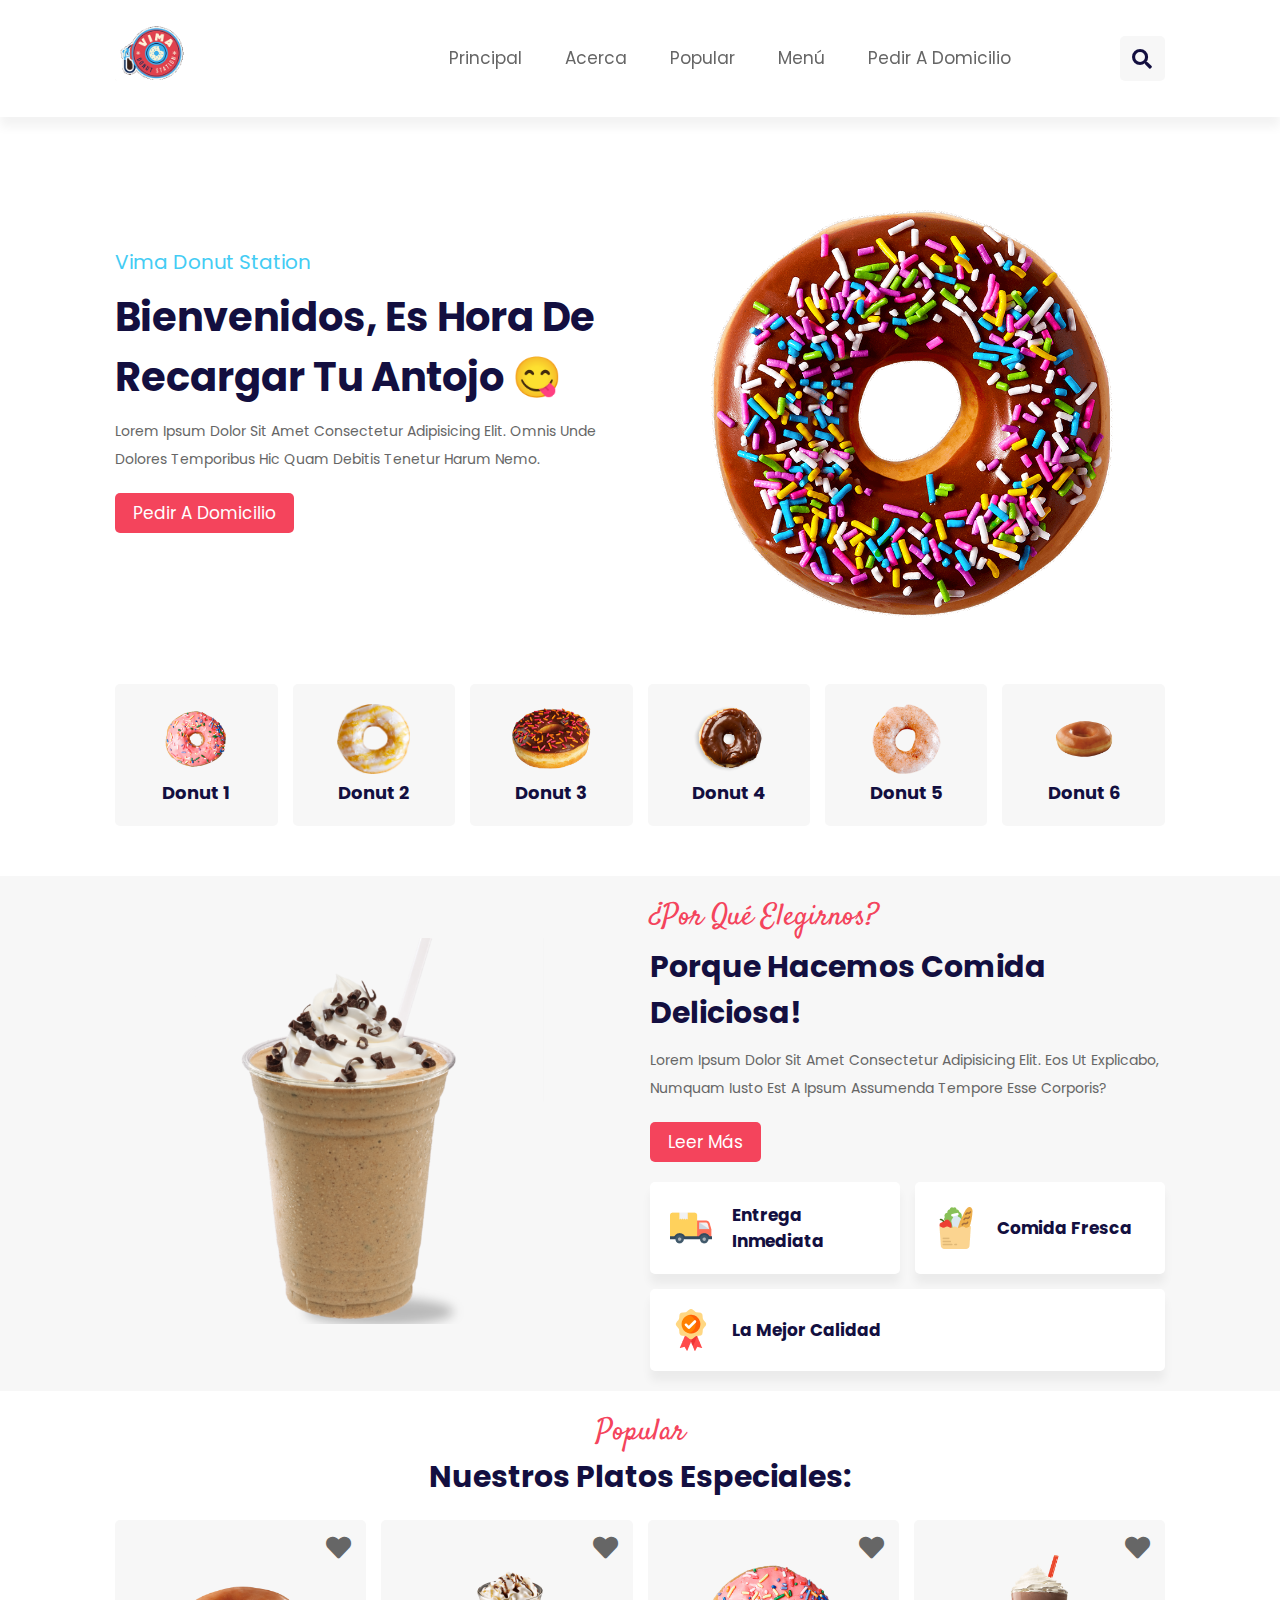
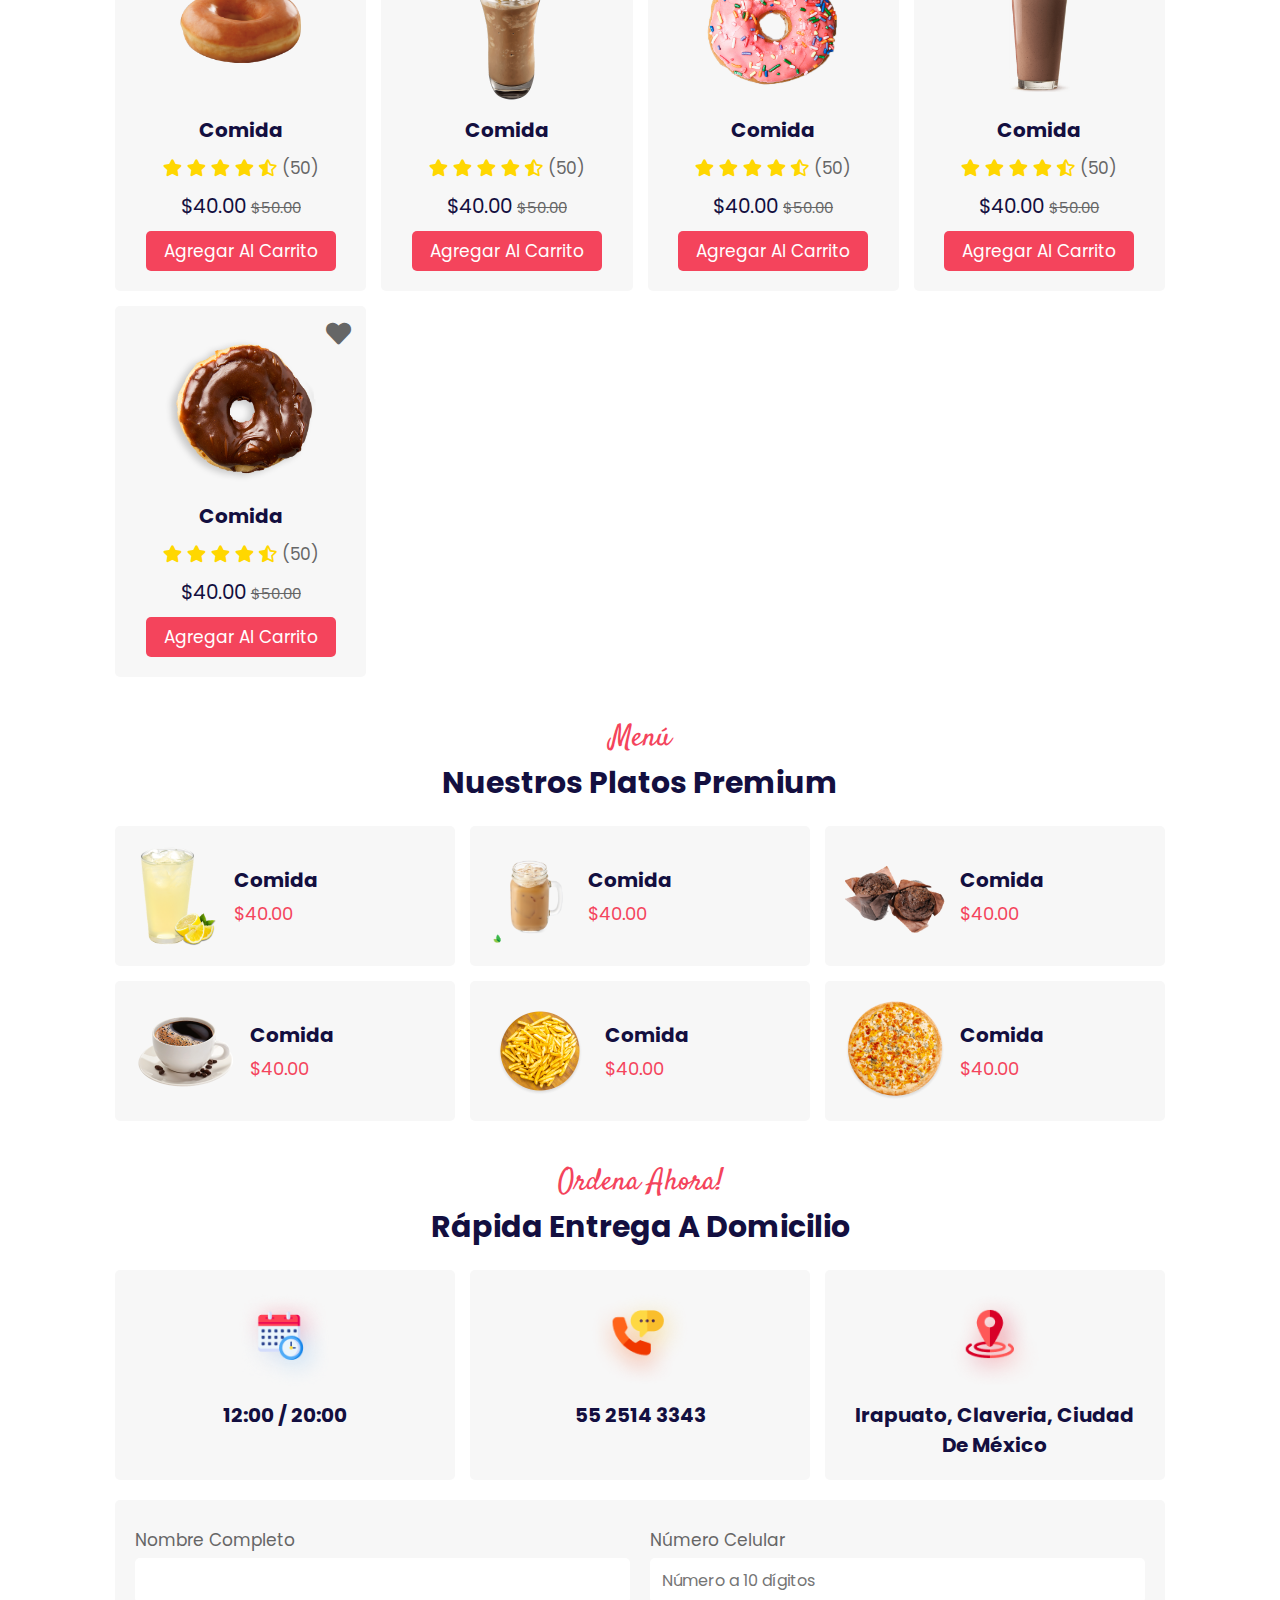
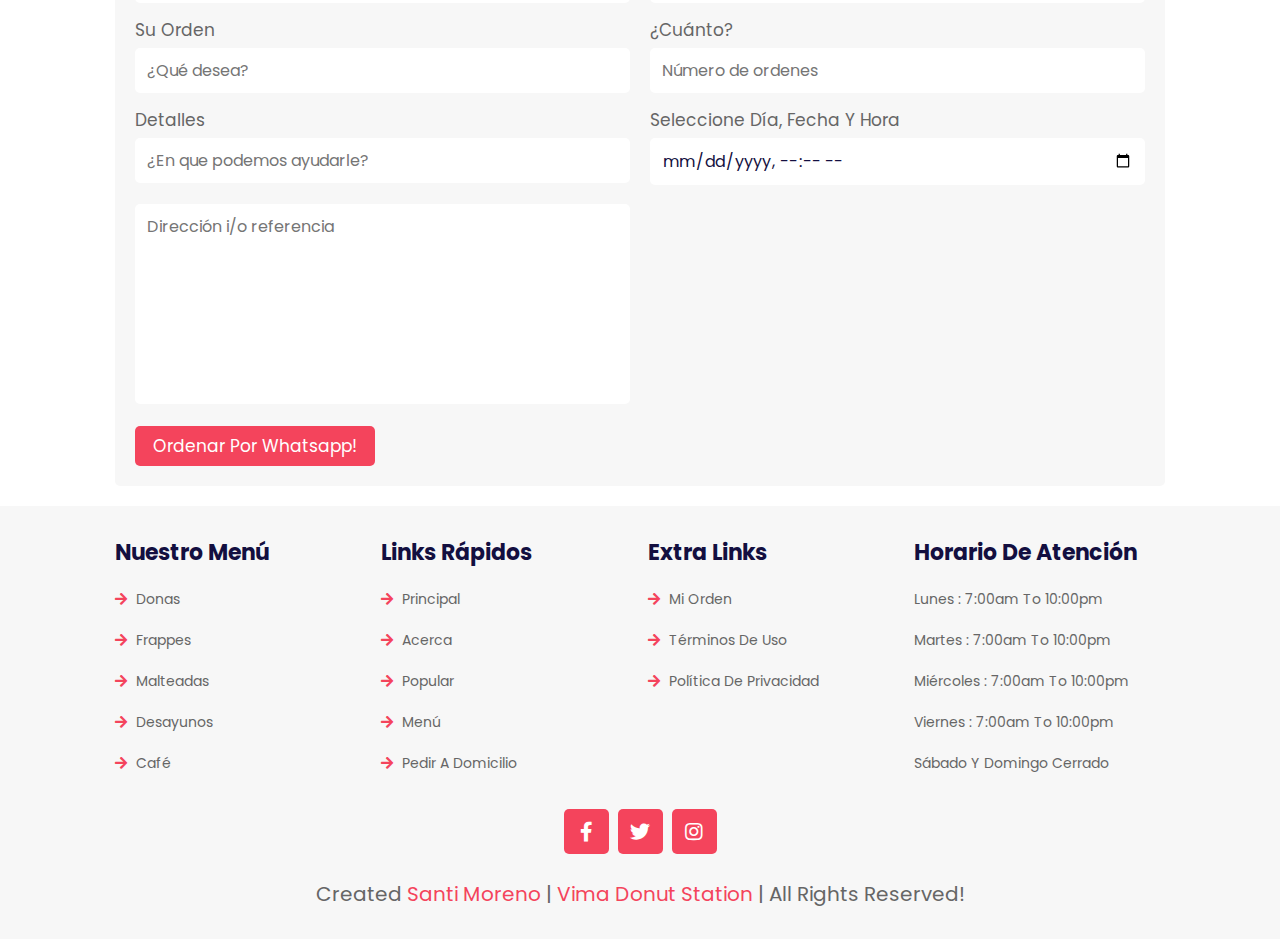
==== commit ae38b9a4: "Update index.html" ====
--- a/index.html
+++ b/index.html
@@ -1,5 +1,5 @@
 <!DOCTYPE html>
-<html lang="en">
+<html lang="es-lan">
 <head>
     <meta charset="UTF-8">
     <meta http-equiv="X-UA-Compatible" content="IE=edge">
@@ -159,7 +159,7 @@
         <span>Vima Donut Station</span>
         <h3>Bienvenidos, es hora de recargar tu antojo 😋</h3>
         <p>Lorem ipsum dolor sit amet consectetur adipisicing elit. Omnis unde dolores temporibus hic quam debitis tenetur harum nemo.</p>
-        <a href="#" class="btn">order now</a>
+        <a href="#" class="btn">Pedir a domicilio</a>
     </div>
 
     <div class="image">
@@ -219,27 +219,27 @@
     </div>
 
     <div class="content">
-        <span>why choose us?</span>
-        <h3 class="title">what's make our food delicious!</h3>
+        <span>¿Por qué elegirnos?</span>
+        <h3 class="title">Porque hacemos comida deliciosa!</h3>
         <p>Lorem ipsum dolor sit amet consectetur adipisicing elit. Eos ut explicabo, numquam iusto est a ipsum assumenda tempore esse corporis?</p>
-        <a href="#" class="btn">read more</a>
+        <a href="#" class="btn">Leer más</a>
         <div class="icons-container">
             <div class="icons">
                 <img src="image/serv-1.png" alt="">
-                <h3>fast delivery</h3>
+                <h3>Entrega inmediata</h3>
             </div>  
             <div class="icons">
                 <img src="image/serv-2.png" alt="">
-                <h3>fresh food</h3>
+                <h3>Comida fresca</h3>
             </div>   
             <div class="icons">
                 <img src="image/serv-3.png" alt="">
-                <h3>best quality</h3>
+                <h3>La mejor calidad</h3>
             </div>  
-            <div class="icons">
+            <!--<div class="icons">
                 <img src="image/serv-4.png" alt="">
                 <h3>24/7 support</h3>
-            </div>           
+            </div>!-->        
         </div>
     </div>
 
@@ -252,8 +252,8 @@
 <section class="popular" id="popular">
 
     <div class="heading">
-        <span>popular food</span>
-        <h3>our special dishes</h3>
+        <span>popular</span>
+        <h3>Nuestros platos especiales:</h3>
     </div>
 
     <div class="box-container">
@@ -264,7 +264,7 @@
                 <img src="image/Donut6.png" alt="">
             </div>
             <div class="content">
-                <h3>delicious food</h3>
+                <h3>Comida</h3>
                 <div class="stars">
                     <i class="fas fa-star"></i>
                     <i class="fas fa-star"></i>
@@ -274,7 +274,7 @@
                     <span> (50) </span>
                 </div>
                 <div class="price">$40.00 <span>$50.00</span></div>
-                <a href="#" class="btn" id="prueba">add to cart</a>
+                <a href="#" class="btn" id="prueba">Agregar al carrito</a>
             </div>
         </div>
 
@@ -284,7 +284,7 @@
                 <img src="image/malteda1.png" alt="">
             </div>
             <div class="content">
-                <h3>delicious food</h3>
+                <h3>Comida</h3>
                 <div class="stars">
                     <i class="fas fa-star"></i>
                     <i class="fas fa-star"></i>
@@ -294,7 +294,7 @@
                     <span> (50) </span>
                 </div>
                 <div class="price">$40.00 <span>$50.00</span></div>
-                <a href="#" class="btn">add to cart</a>
+                <a href="#" class="btn">Agregar al carrito</a>
             </div>
         </div>
 
@@ -304,7 +304,7 @@
                 <img src="image/Donut1.png" alt="">
             </div>
             <div class="content">
-                <h3>delicious food</h3>
+                <h3>Comida</h3>
                 <div class="stars">
                     <i class="fas fa-star"></i>
                     <i class="fas fa-star"></i>
@@ -314,7 +314,7 @@
                     <span> (50) </span>
                 </div>
                 <div class="price">$40.00 <span>$50.00</span></div>
-                <a href="#" class="btn">add to cart</a>
+                <a href="#" class="btn">Agregar al carrito</a>
             </div>
         </div>
 
@@ -324,7 +324,7 @@
                 <img src="image/malteda3.png" alt="">
             </div>
             <div class="content">
-                <h3>delicious food</h3>
+                <h3>Comida</h3>
                 <div class="stars">
                     <i class="fas fa-star"></i>
                     <i class="fas fa-star"></i>
@@ -334,7 +334,7 @@
                     <span> (50) </span>
                 </div>
                 <div class="price">$40.00 <span>$50.00</span></div>
-                <a href="#" class="btn">add to cart</a>
+                <a href="#" class="btn">Agregar al carrito</a>
             </div>
         </div>
 
@@ -344,7 +344,7 @@
                 <img src="image/Donut4.png" alt="">
             </div>
             <div class="content">
-                <h3>delicious food</h3>
+                <h3>Comida</h3>
                 <div class="stars">
                     <i class="fas fa-star"></i>
                     <i class="fas fa-star"></i>
@@ -354,7 +354,7 @@
                     <span> (50) </span>
                 </div>
                 <div class="price">$40.00 <span>$50.00</span></div>
-                <a href="#" class="btn">add to cart</a>
+                <a href="#" class="btn">Agregar al carrito</a>
             </div>
         </div>
     </div>
@@ -374,8 +374,8 @@
 <section class="menu" id="menu">
 
     <div class="heading">
-        <span>our menu</span>
-        <h3>our top dishes</h3>
+        <span>Menú</span>
+        <h3>Nuestros platos premium</h3>
     </div>
 
     <div class="box-container">
@@ -383,7 +383,7 @@
         <a href="#" class="box">
             <img src="image/kisspng-juice-cocktail-lemonade-limeade-lemonade-5abbd78cec1d78.8763275315222598529671.png" alt="">
             <div class="content">
-                <h3>delicious food</h3>
+                <h3>Comida</h3>
                 <div class="price">$40.00</div>
             </div>
         </a>
@@ -391,7 +391,7 @@
         <a href="#" class="box">
             <img src="image/kisspng-coffee-milk-iced-coffee-coffee-cup-caff-mocha-coffe-ice-5b1fc037074824.5790397415288074790298.png" alt="">
             <div class="content">
-                <h3>delicious food</h3>
+                <h3>Comida</h3>
                 <div class="price">$40.00</div>
             </div>
         </a>
@@ -399,7 +399,7 @@
         <a href="#" class="box">
             <img src="image/kisspng-chocolate-ice-cream-muffin-pizza-delivery-5af5efe3384e55.1133671115260671712306.png" alt="">
             <div class="content">
-                <h3>delicious food</h3>
+                <h3>Comida</h3>
                 <div class="price">$40.00</div>
             </div>
         </a>
@@ -407,7 +407,7 @@
         <a href="#" class="box">
             <img src="image/kisspng-iced-coffee-kopi-luwak-cafe-tea-coffe-splash-5b5628d1ea2496.8846647215323732019591.png" alt="">
             <div class="content">
-                <h3>delicious food</h3>
+                <h3>Comida</h3>
                 <div class="price">$40.00</div>
             </div>
         </a>
@@ -415,7 +415,7 @@
         <a href="#" class="box">
             <img src="image/menu-5.png" alt="">
             <div class="content">
-                <h3>delicious food</h3>
+                <h3>Comida</h3>
                 <div class="price">$40.00</div>
             </div>
         </a>
@@ -423,7 +423,7 @@
         <a href="#" class="box">
             <img src="image/menu-6.png" alt="">
             <div class="content">
-                <h3>delicious food</h3>
+                <h3>Comida</h3>
                 <div class="price">$40.00</div>
             </div>
         </a>
@@ -439,8 +439,8 @@
 <section class="order" id="order">
 
     <div class="heading">
-        <span>order now</span>
-        <h3>fastest home delivery</h3>
+        <span>Ordena ahora!</span>
+        <h3>Rápida entrega a domicilio</h3>
     </div>
 
     <div class="icons-container">
@@ -583,4 +583,4 @@
 <script src="js/script.js"></script>
 
 </body>
-</html>+</html>
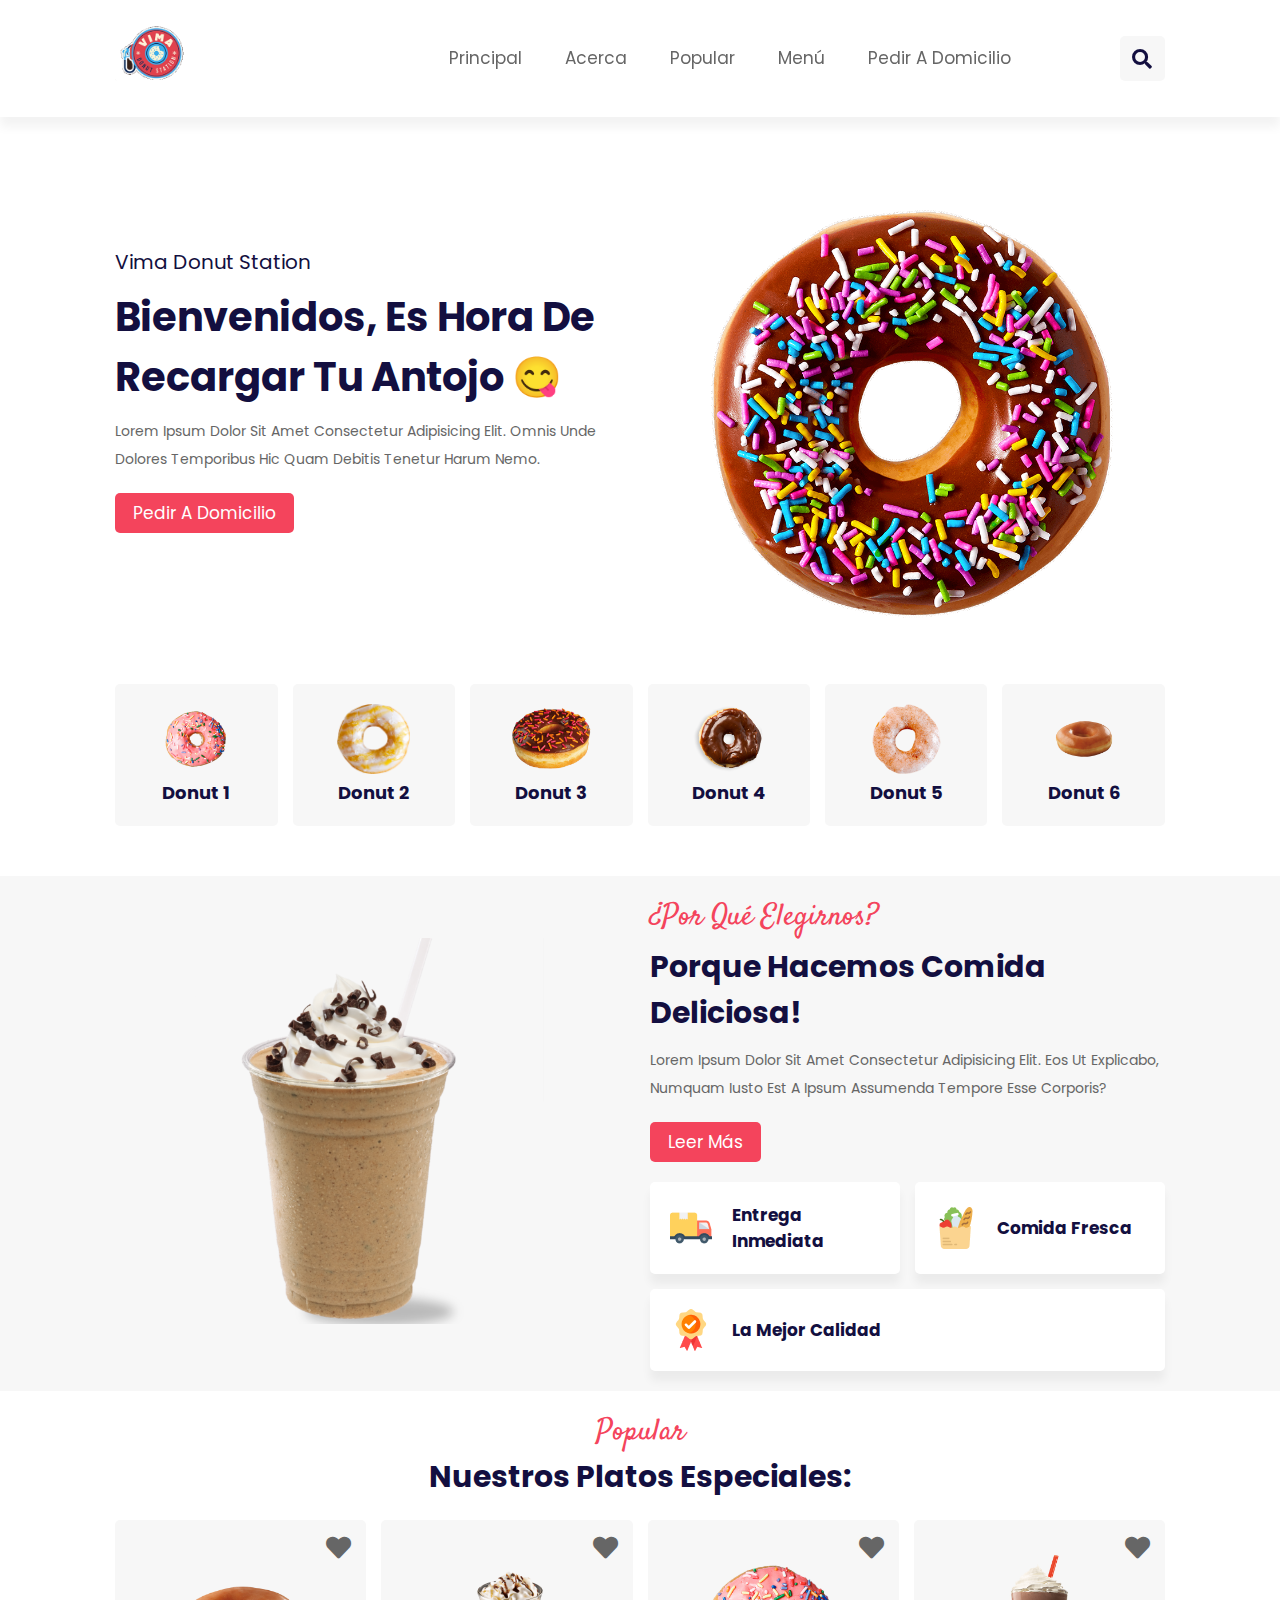
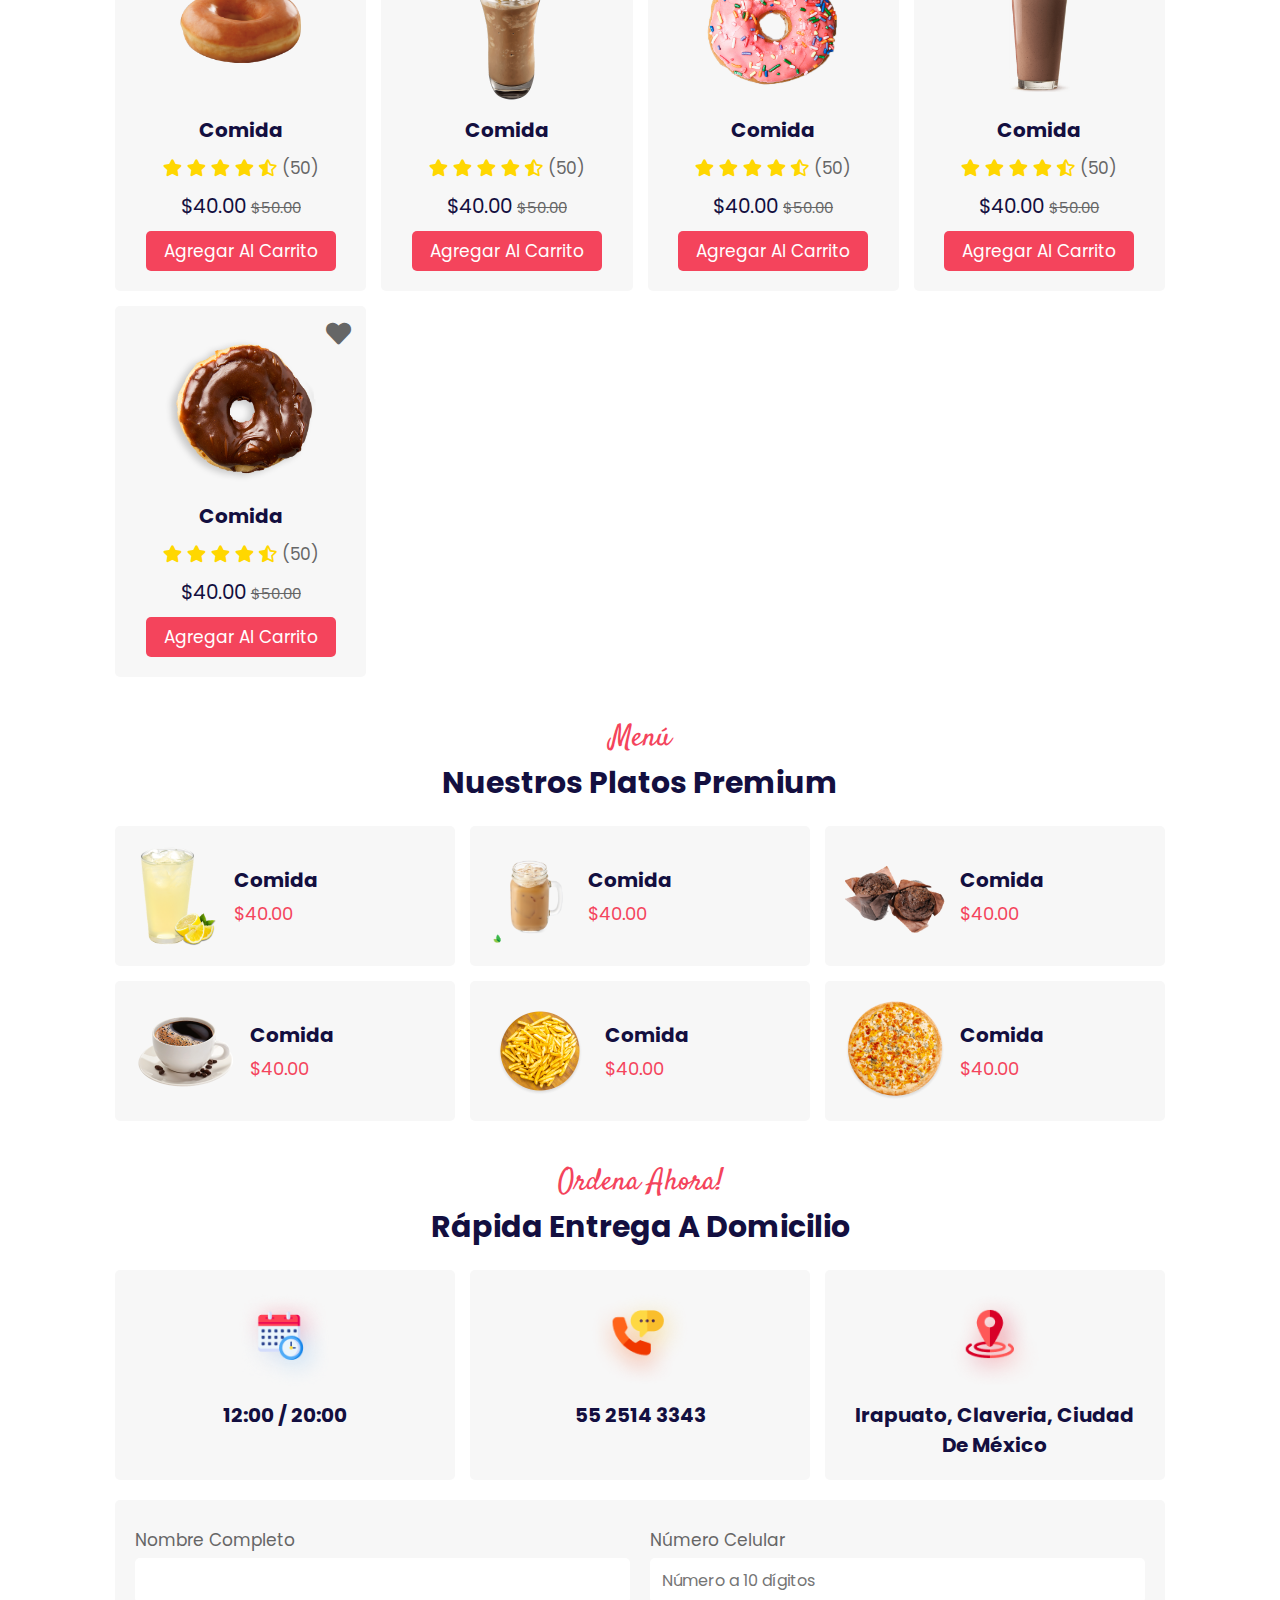
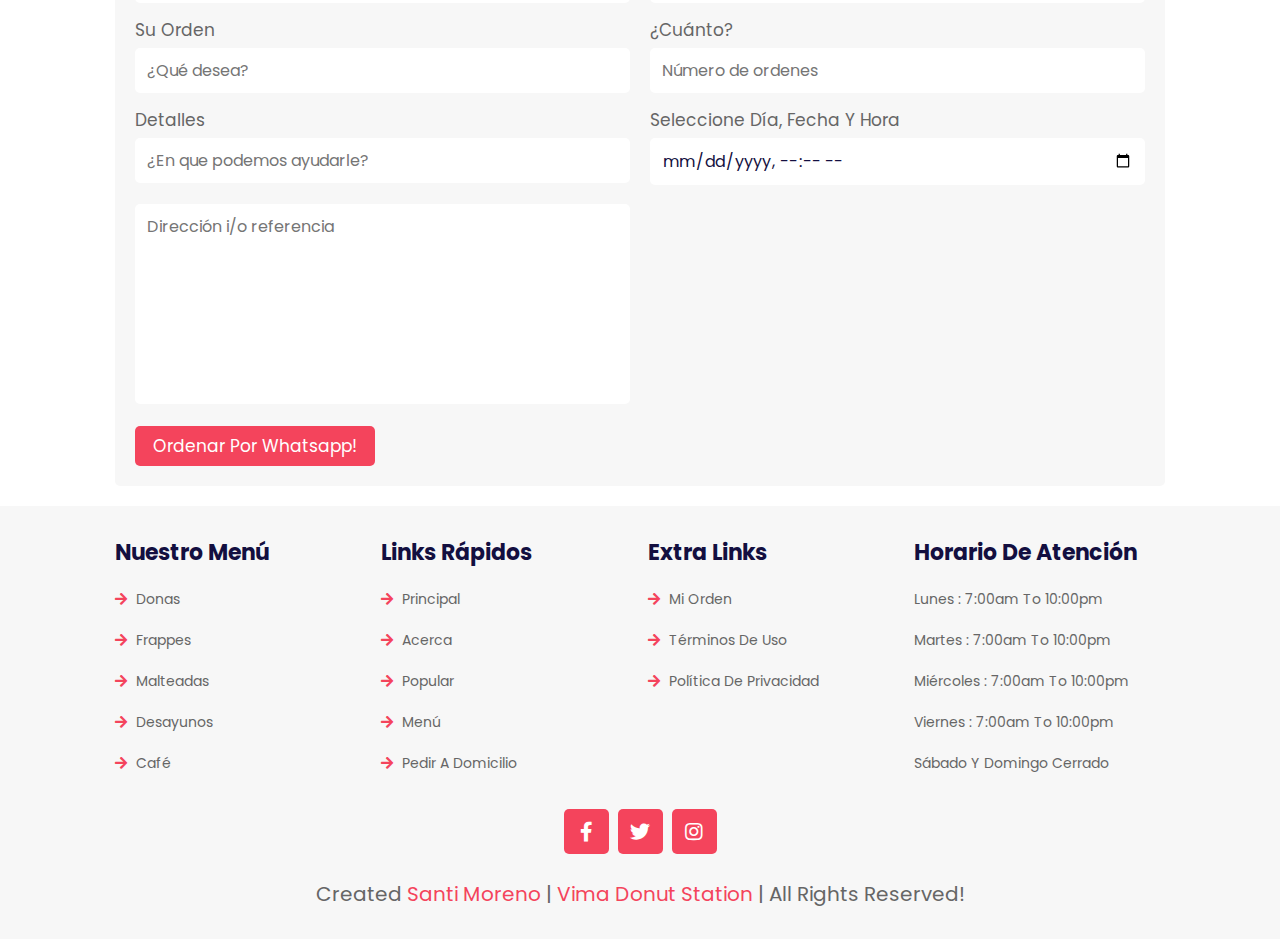
==== commit 3088d32f: "Update index.html" ====
--- a/index.html
+++ b/index.html
@@ -156,7 +156,7 @@
 <section class="home" id="home">
 
     <div class="content">
-        <span>Vima Donut Station</span>
+        <span style="color: #130f40;">Vima Donut Station</span>
         <h3>Bienvenidos, es hora de recargar tu antojo 😋</h3>
         <p>Lorem ipsum dolor sit amet consectetur adipisicing elit. Omnis unde dolores temporibus hic quam debitis tenetur harum nemo.</p>
         <a href="#" class="btn">Pedir a domicilio</a>
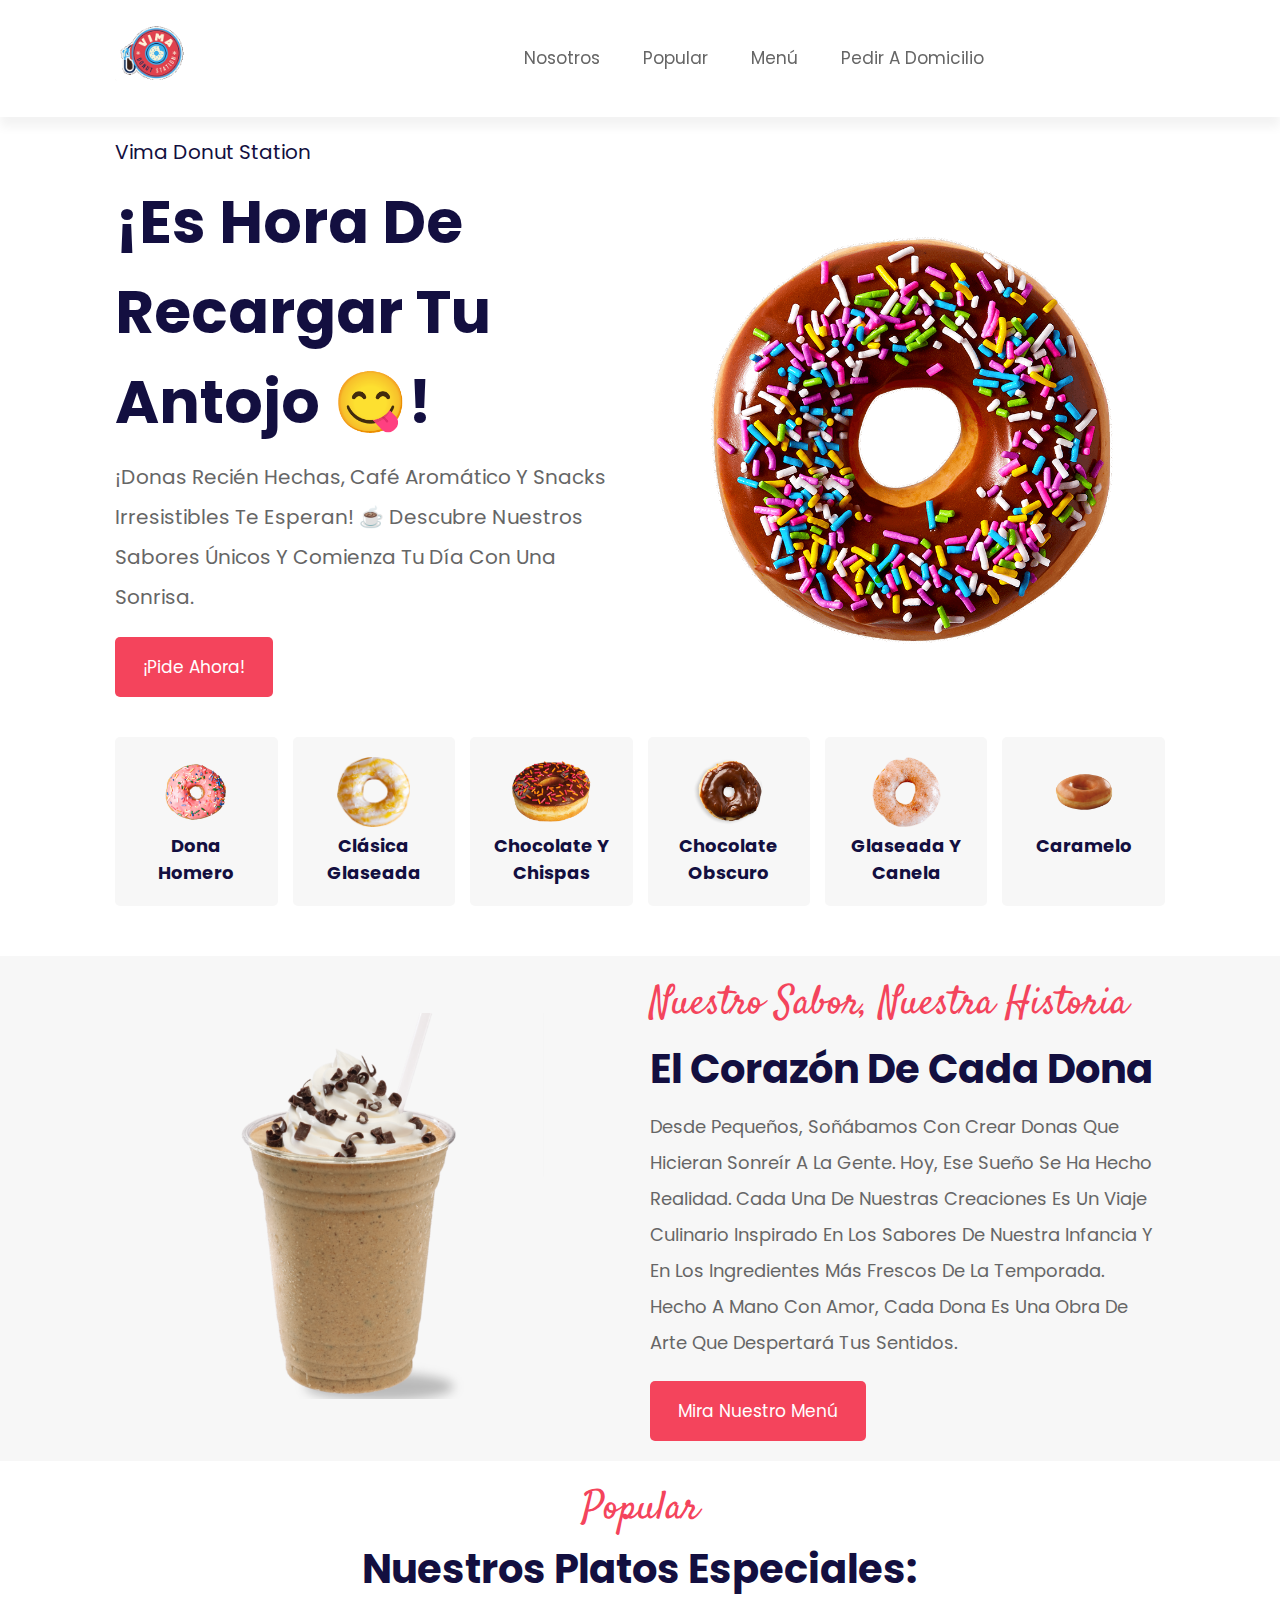
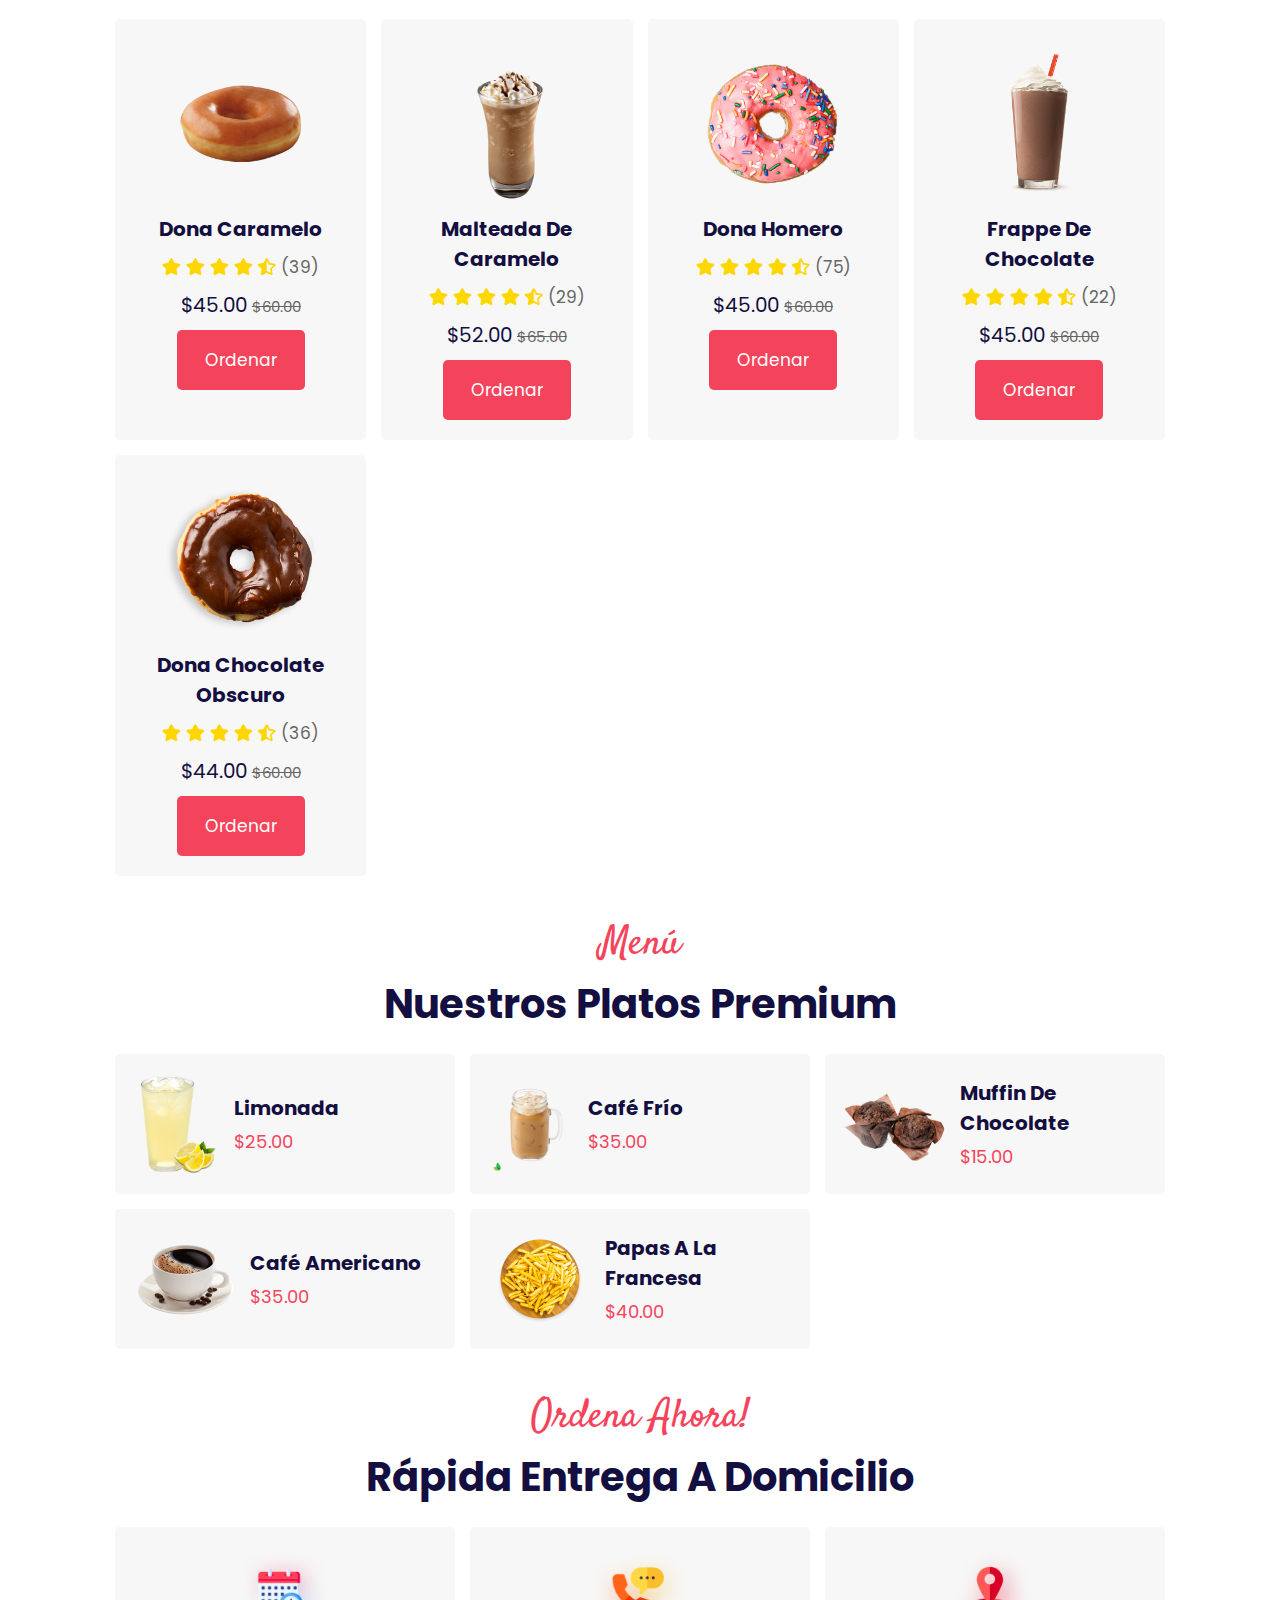
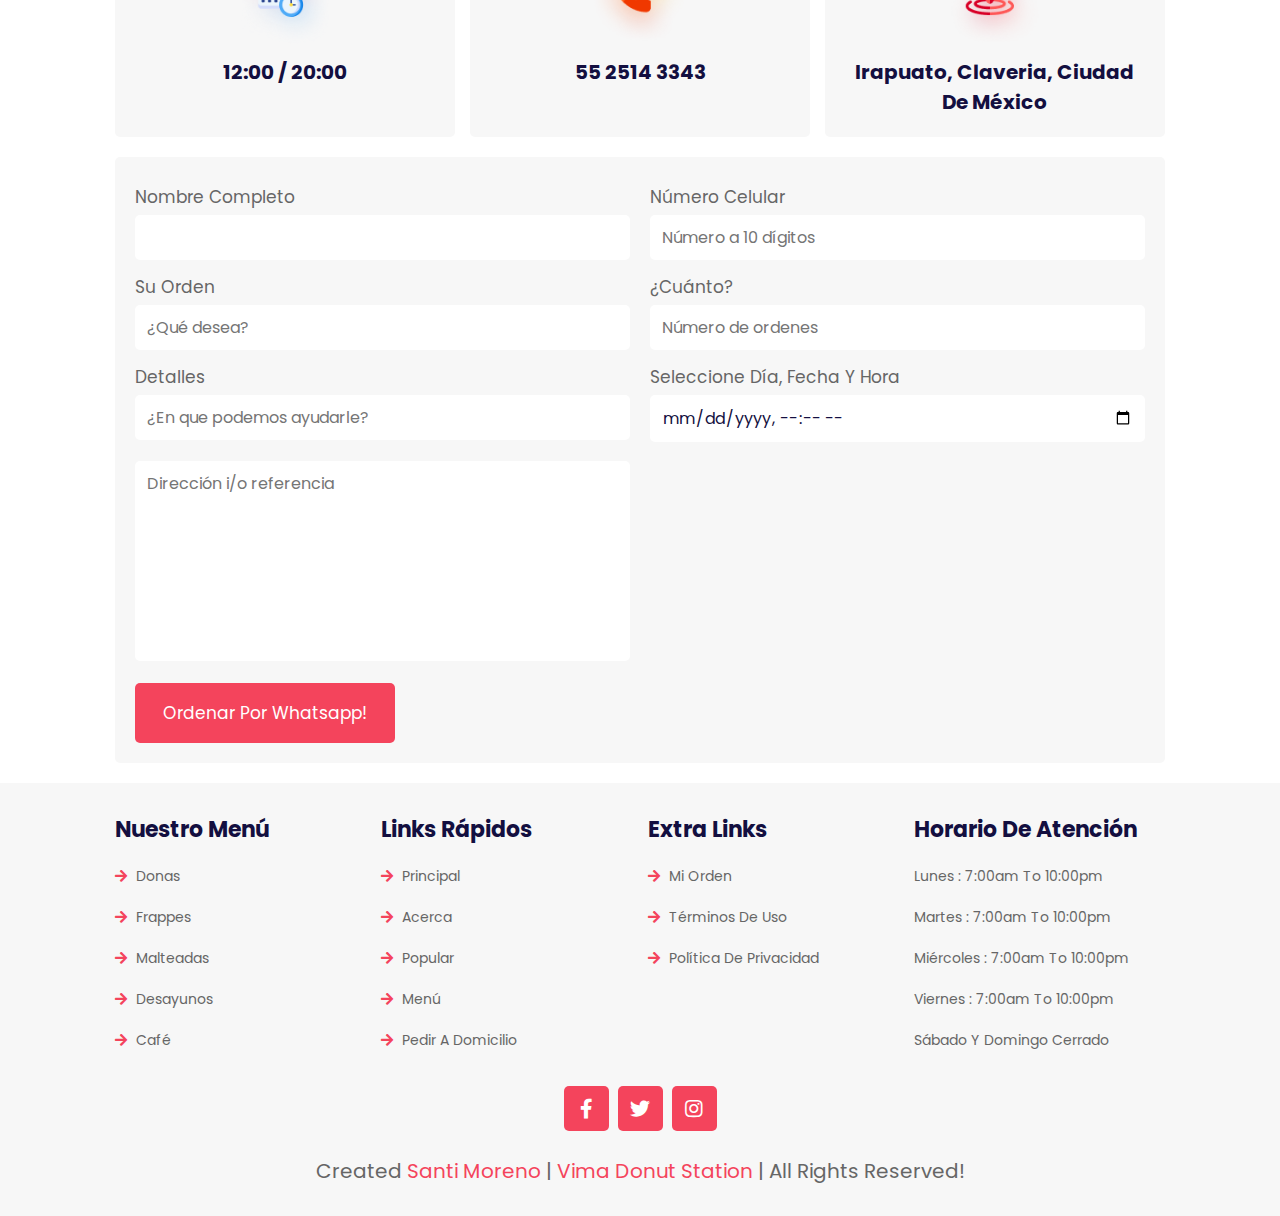
==== commit d466e9a8: "Pagina Web Actualizada" ====
--- a/index.html
+++ b/index.html
@@ -24,8 +24,7 @@
     <a href="#" class="logo"> <img src="image/logo.png" width="40%" alt=""></a>
     
     <nav class="navbar">
-        <a href="#home">Principal</a>
-        <a href="#about">Acerca</a>
+        <a href="#about">Nosotros</a>
         <a href="#popular">Popular</a>
         <a href="#menu">Menú</a>
         <a href="#order">Pedir a domicilio</a>
@@ -33,133 +32,19 @@
 
     <div class="icons">
         <div id="menu-btn" class="fas fa-bars"></div>
-        <div id="search-btn" class="fas fa-search"></div>
     </div>
     
 </header>
 
-<!-- header section ends  -->
-
-<!-- search-form  -->
-
-<section class="search-form-container">
-
-    <form action="">
-        <input type="search" name="" placeholder="Busca productos aquí..." id="search-box">
-        <label for="search-box" class="fas fa-search"></label>
-    </form>
-
-</section>
-
-<!-- shopping-cart section  -->
-
-<section class="shopping-cart-container">
-
-    <div class="products-container">
-
-        <h3 class="title">your products</h3>
-
-        <div class="box-container">
-
-            <div class="box">
-                <i class="fas fa-times"></i>
-                <img src="image/menu-1.png" alt="">
-                <div class="content">
-                    <h3>delicious food</h3>
-                    <span> quantity : </span>
-                    <input type="number" name="" value="1" id="">
-                    <br>
-                    <span> price : </span>
-                    <span class="price"> $40.00 </span>
-                </div>
-            </div>
-
-            <div class="box">
-                <i class="fas fa-times"></i>
-                <img src="image/menu-2.png" alt="">
-                <div class="content">
-                    <h3>delicious food</h3>
-                    <span> quantity : </span>
-                    <input type="number" name="" value="1" id="">
-                    <br>
-                    <span> price : </span>
-                    <span class="price"> $40.00 </span>
-                </div>
-            </div>
-
-            <div class="box">
-                <i class="fas fa-times"></i>
-                <img src="image/menu-3.png" alt="">
-                <div class="content">
-                    <h3>delicious food</h3>
-                    <span> quantity : </span>
-                    <input type="number" name="" value="1" id="">
-                    <br>
-                    <span> price : </span>
-                    <span class="price"> $40.00 </span>
-                </div>
-            </div>
-
-            <div class="box">
-                <i class="fas fa-times"></i>
-                <img src="image/menu-4.png" alt="">
-                <div class="content">
-                    <h3>delicious food</h3>
-                    <span> quantity : </span>
-                    <input type="number" name="" value="1" id="">
-                    <br>
-                    <span> price : </span>
-                    <span class="price"> $40.00 </span>
-                </div>
-            </div>
-
-            <div class="box">
-                <i class="fas fa-times"></i>
-                <img src="image/menu-5.png" alt="">
-                <div class="content">
-                    <h3>delicious food</h3>
-                    <span> quantity : </span>
-                    <input type="number" name="" value="1" id="">
-                    <br>
-                    <span> price : </span>
-                    <span class="price"> $40.00 </span>
-                </div>
-            </div>
-
-        </div>
-
-    </div>
-
-    <div class="cart-total">
-
-        <h3 class="title"> cart total </h3>
-
-        <div class="box">
-
-            <h3 class="subtotal"> subtotal : <span>$200</span> </h3>
-            <h3 class="total"> total : <span>$200</span> </h3>
-
-            <a href="#" class="btn">proceed to checkout</a>
-
-        </div>
-
-    </div>
-
-</section>
-
-<!-- login-form  -->
-
-
-
 <!-- home section starts  -->
 
 <section class="home" id="home">
 
     <div class="content">
         <span style="color: #130f40;">Vima Donut Station</span>
-        <h3>Bienvenidos, es hora de recargar tu antojo 😋</h3>
-        <p>Lorem ipsum dolor sit amet consectetur adipisicing elit. Omnis unde dolores temporibus hic quam debitis tenetur harum nemo.</p>
-        <a href="#" class="btn">Pedir a domicilio</a>
+        <h3>¡Es hora de recargar tu antojo 😋!</h3>
+        <p>¡Donas recién hechas, café aromático y snacks irresistibles te esperan! ☕ Descubre nuestros sabores únicos y comienza tu día con una sonrisa.</p>
+        <a href="#" class="btn">¡Pide Ahora!</a>
     </div>
 
     <div class="image">
@@ -177,32 +62,32 @@
 
     <a href="#" class="box" onclick="changeImg('image/Donut1.png')">
         <img src="image/Donut1.png" alt="">
-        <h3>Donut 1</h3>
+        <h3>Dona Homero</h3>
     </a>
 
     <a href="#" class="box" onclick="changeImg('image/Donut2.png')">
         <img src="image/Donut2.png" alt="">
-        <h3>Donut 2</h3>
+        <h3>Clásica Glaseada</h3>
     </a>
 
     <a href="#" class="box" onclick="changeImg('image/Donut3.png')">
         <img src="image/Donut3.png" alt="">
-        <h3>Donut 3</h3>
+        <h3>Chocolate y Chispas</h3>
     </a>
 
     <a href="#" class="box" onclick="changeImg('image/Donut4.png')">
         <img src="image/Donut4.png" alt="">
-        <h3>Donut 4</h3>
+        <h3>Chocolate Obscuro</h3>
     </a>
 
     <a href="#" class="box" onclick="changeImg('image/Donut5.png')">
         <img src="image/Donut5.png" alt="">
-        <h3>Donut 5</h3>
+        <h3>Glaseada y Canela</h3>
     </a>
 
     <a href="#" class="box" onclick="changeImg('image/Donut6.png')">
         <img src="image/Donut6.png" alt="">
-        <h3>Donut 6</h3>
+        <h3>Caramelo</h3>
     </a>
 
 </section>
@@ -219,28 +104,10 @@
     </div>
 
     <div class="content">
-        <span>¿Por qué elegirnos?</span>
-        <h3 class="title">Porque hacemos comida deliciosa!</h3>
-        <p>Lorem ipsum dolor sit amet consectetur adipisicing elit. Eos ut explicabo, numquam iusto est a ipsum assumenda tempore esse corporis?</p>
-        <a href="#" class="btn">Leer más</a>
-        <div class="icons-container">
-            <div class="icons">
-                <img src="image/serv-1.png" alt="">
-                <h3>Entrega inmediata</h3>
-            </div>  
-            <div class="icons">
-                <img src="image/serv-2.png" alt="">
-                <h3>Comida fresca</h3>
-            </div>   
-            <div class="icons">
-                <img src="image/serv-3.png" alt="">
-                <h3>La mejor calidad</h3>
-            </div>  
-            <!--<div class="icons">
-                <img src="image/serv-4.png" alt="">
-                <h3>24/7 support</h3>
-            </div>!-->        
-        </div>
+        <span>Nuestro Sabor, Nuestra Historia</span>
+        <h3 class="title">El Corazón de Cada Dona</h3>
+        <p>Desde pequeños, soñábamos con crear donas que hicieran sonreír a la gente. Hoy, ese sueño se ha hecho realidad. Cada una de nuestras creaciones es un viaje culinario inspirado en los sabores de nuestra infancia y en los ingredientes más frescos de la temporada. Hecho a mano con amor, cada dona es una obra de arte que despertará tus sentidos.</p>
+        <a href="#menu" class="btn">Mira nuestro menú</a>
     </div>
 
 </section>
@@ -259,102 +126,97 @@
     <div class="box-container">
 
         <div class="box">
-            <a href="#" class="fas fa-heart"></a>
             <div class="image">
                 <img src="image/Donut6.png" alt="">
             </div>
             <div class="content">
-                <h3>Comida</h3>
+                <h3>Dona Caramelo</h3>
                 <div class="stars">
                     <i class="fas fa-star"></i>
                     <i class="fas fa-star"></i>
                     <i class="fas fa-star"></i>
                     <i class="fas fa-star"></i>
                     <i class="fas fa-star-half-alt"></i>
-                    <span> (50) </span>
+                    <span> (39) </span>
                 </div>
-                <div class="price">$40.00 <span>$50.00</span></div>
-                <a href="#" class="btn" id="prueba">Agregar al carrito</a>
-            </div>
-        </div>
-
-        <div class="box">
-            <a href="#" class="fas fa-heart"></a>
+                <div class="price">$45.00 <span>$60.00</span></div>
+                <a href="#order" class="btn" id="prueba">Ordenar</a>
+            </div>
+        </div>
+
+        <div class="box">
             <div class="image">
                 <img src="image/malteda1.png" alt="">
             </div>
             <div class="content">
-                <h3>Comida</h3>
+                <h3>Malteada de Caramelo</h3>
                 <div class="stars">
                     <i class="fas fa-star"></i>
                     <i class="fas fa-star"></i>
                     <i class="fas fa-star"></i>
                     <i class="fas fa-star"></i>
                     <i class="fas fa-star-half-alt"></i>
-                    <span> (50) </span>
+                    <span> (29) </span>
                 </div>
-                <div class="price">$40.00 <span>$50.00</span></div>
-                <a href="#" class="btn">Agregar al carrito</a>
-            </div>
-        </div>
-
-        <div class="box">
-            <a href="#" class="fas fa-heart"></a>
+                <div class="price">$52.00 <span>$65.00</span></div>
+                <a href="#order" class="btn">Ordenar</a>
+            </div>
+        </div>
+
+        <div class="box">
             <div class="image">
                 <img src="image/Donut1.png" alt="">
             </div>
             <div class="content">
-                <h3>Comida</h3>
+                <h3>Dona Homero</h3>
                 <div class="stars">
                     <i class="fas fa-star"></i>
                     <i class="fas fa-star"></i>
                     <i class="fas fa-star"></i>
                     <i class="fas fa-star"></i>
                     <i class="fas fa-star-half-alt"></i>
-                    <span> (50) </span>
+                    <span> (75) </span>
                 </div>
-                <div class="price">$40.00 <span>$50.00</span></div>
-                <a href="#" class="btn">Agregar al carrito</a>
-            </div>
-        </div>
-
-        <div class="box">
-            <a href="#" class="fas fa-heart"></a>
+                <div class="price">$45.00 <span>$60.00</span></div>
+                <a href="#order" class="btn">Ordenar</a>
+            </div>
+        </div>
+
+        <div class="box">
             <div class="image">
                 <img src="image/malteda3.png" alt="">
             </div>
             <div class="content">
-                <h3>Comida</h3>
+                <h3>Frappe de Chocolate</h3>
                 <div class="stars">
                     <i class="fas fa-star"></i>
                     <i class="fas fa-star"></i>
                     <i class="fas fa-star"></i>
                     <i class="fas fa-star"></i>
                     <i class="fas fa-star-half-alt"></i>
-                    <span> (50) </span>
+                    <span> (22) </span>
                 </div>
-                <div class="price">$40.00 <span>$50.00</span></div>
-                <a href="#" class="btn">Agregar al carrito</a>
-            </div>
-        </div>
-
-        <div class="box">
-            <a href="#" class="fas fa-heart"></a>
+                <div class="price">$45.00 <span>$60.00</span></div>
+                <a href="#order" class="btn">Ordenar</a>
+            </div>
+        </div>
+
+        <div class="box">
             <div class="image">
                 <img src="image/Donut4.png" alt="">
             </div>
             <div class="content">
-                <h3>Comida</h3>
+                <h3>Dona Chocolate Obscuro</h3>
                 <div class="stars">
                     <i class="fas fa-star"></i>
                     <i class="fas fa-star"></i>
                     <i class="fas fa-star"></i>
                     <i class="fas fa-star"></i>
                     <i class="fas fa-star-half-alt"></i>
-                    <span> (50) </span>
+                    <span> (36) </span>
                 </div>
-                <div class="price">$40.00 <span>$50.00</span></div>
-                <a href="#" class="btn">Agregar al carrito</a>
+                <div class="price">$44.00 <span>$60.00</span></div>
+                <a href="#order" class="btn">Ordenar</a>
             </div>
         </div>
     </div>
@@ -383,47 +245,39 @@
         <a href="#" class="box">
             <img src="image/kisspng-juice-cocktail-lemonade-limeade-lemonade-5abbd78cec1d78.8763275315222598529671.png" alt="">
             <div class="content">
-                <h3>Comida</h3>
-                <div class="price">$40.00</div>
+                <h3>Limonada</h3>
+                <div class="price">$25.00</div>
             </div>
         </a>
 
         <a href="#" class="box">
             <img src="image/kisspng-coffee-milk-iced-coffee-coffee-cup-caff-mocha-coffe-ice-5b1fc037074824.5790397415288074790298.png" alt="">
             <div class="content">
-                <h3>Comida</h3>
-                <div class="price">$40.00</div>
+                <h3>Café Frío</h3>
+                <div class="price">$35.00</div>
             </div>
         </a>
 
         <a href="#" class="box">
             <img src="image/kisspng-chocolate-ice-cream-muffin-pizza-delivery-5af5efe3384e55.1133671115260671712306.png" alt="">
             <div class="content">
-                <h3>Comida</h3>
-                <div class="price">$40.00</div>
+                <h3>Muffin de Chocolate</h3>
+                <div class="price">$15.00</div>
             </div>
         </a>
 
         <a href="#" class="box">
             <img src="image/kisspng-iced-coffee-kopi-luwak-cafe-tea-coffe-splash-5b5628d1ea2496.8846647215323732019591.png" alt="">
             <div class="content">
-                <h3>Comida</h3>
-                <div class="price">$40.00</div>
+                <h3>Café Americano</h3>
+                <div class="price">$35.00</div>
             </div>
         </a>
 
         <a href="#" class="box">
             <img src="image/menu-5.png" alt="">
             <div class="content">
-                <h3>Comida</h3>
-                <div class="price">$40.00</div>
-            </div>
-        </a>
-
-        <a href="#" class="box">
-            <img src="image/menu-6.png" alt="">
-            <div class="content">
-                <h3>Comida</h3>
+                <h3>Papas a la francesa</h3>
                 <div class="price">$40.00</div>
             </div>
         </a>
@@ -565,9 +419,9 @@
     <div class="bottom">
 
         <div class="share">
-            <a href="#" class="fab fa-facebook-f"></a>
-            <a href="#" class="fab fa-twitter"></a>
-            <a href="#" class="fab fa-instagram"></a>
+            <a href="https://www.facebook.com/" class="fab fa-facebook-f"></a>
+            <a href="https://x.com/?lang=es&mx=2" class="fab fa-twitter"></a>
+            <a href="https://www.instagram.com/" class="fab fa-instagram"></a>
         </div>
 
         <div class="credit"> created <span>Santi Moreno</span> | <span>Vima Donut Station</span> | all rights reserved! </div>
--- a/css/style.css
+++ b/css/style.css
@@ -51,19 +51,19 @@
 
 .heading span {
   font-family: 'Satisfy', cursive;
-  font-size: 3rem;
+  font-size: 4rem;
   color: var(--color-main);
 }
 
 .heading h3 {
-  font-size: 3rem;
+  font-size: 4rem;
   color: #130f40;
 }
 
 .btn {
   display: inline-block;
   margin-top: 1rem;
-  padding: .7rem 1.8rem;
+  padding: 1.7rem 2.8rem;
   font-size: 1.7rem;
   cursor: pointer;
   color: #fff;
@@ -294,7 +294,8 @@
 }
 
 .shopping-cart-container .products-container .box-container .box .content h3 {
-  font-size: 2rem;
+  font-size: 4rem;
+  font-weight: 800;
   color: #130f40;
 }
 
@@ -448,13 +449,13 @@
 }
 
 .home .content h3 {
-  font-size: 4rem;
+  font-size: 6rem;
   color: #130f40;
   padding-top: 1rem;
 }
 
 .home .content p {
-  font-size: 1.4rem;
+  font-size: 2rem;
   color: #666;
   line-height: 2;
   padding: 1rem 0;
@@ -544,12 +545,12 @@
 
 .about .content span {
   font-family: 'Satisfy', cursive;
-  font-size: 3rem;
+  font-size: 4rem;
   color: var(--color-main);
 }
 
 .about .content .title {
-  font-size: 3rem;
+  font-size:4rem;
   padding-top: .5rem;
   color: #130f40;
 }
@@ -557,7 +558,7 @@
 .about .content p {
   padding: 1rem 0;
   line-height: 2;
-  font-size: 1.4rem;
+  font-size: 1.8rem;
   color: #666;
 }
 
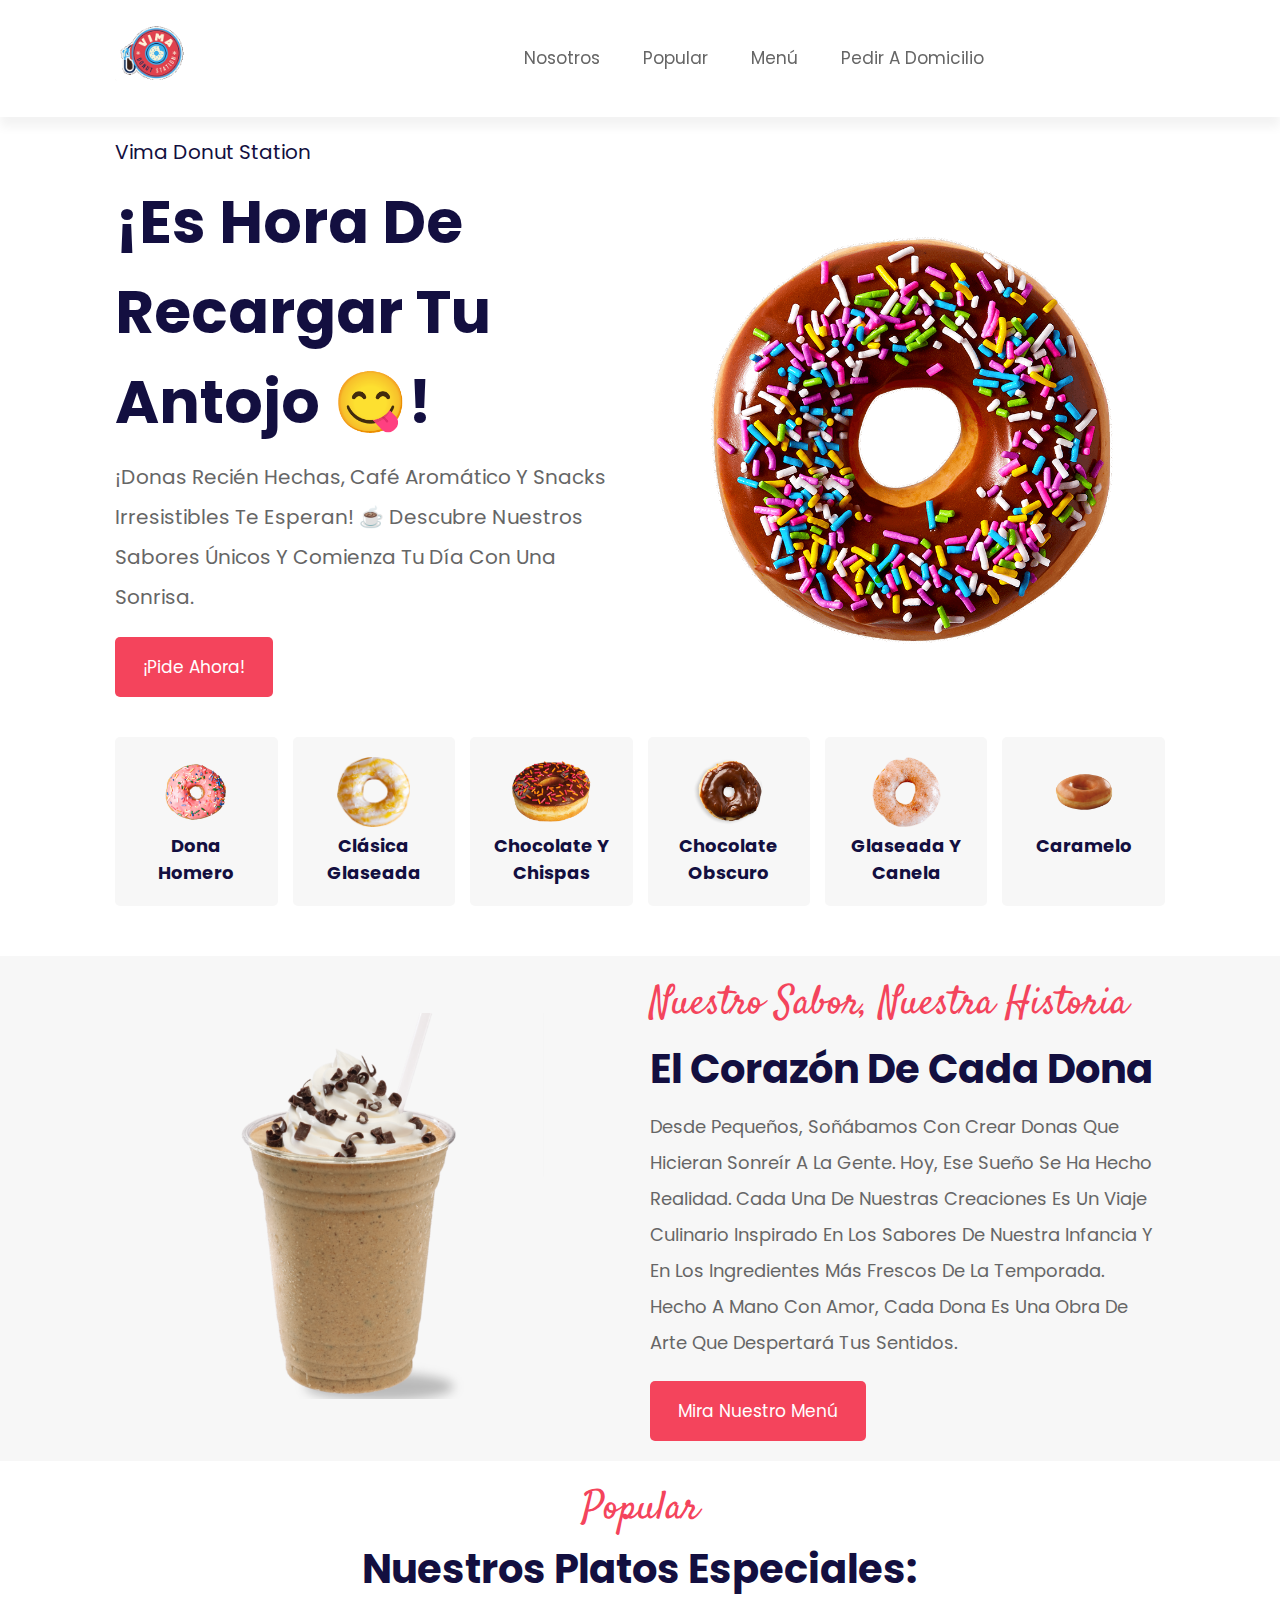
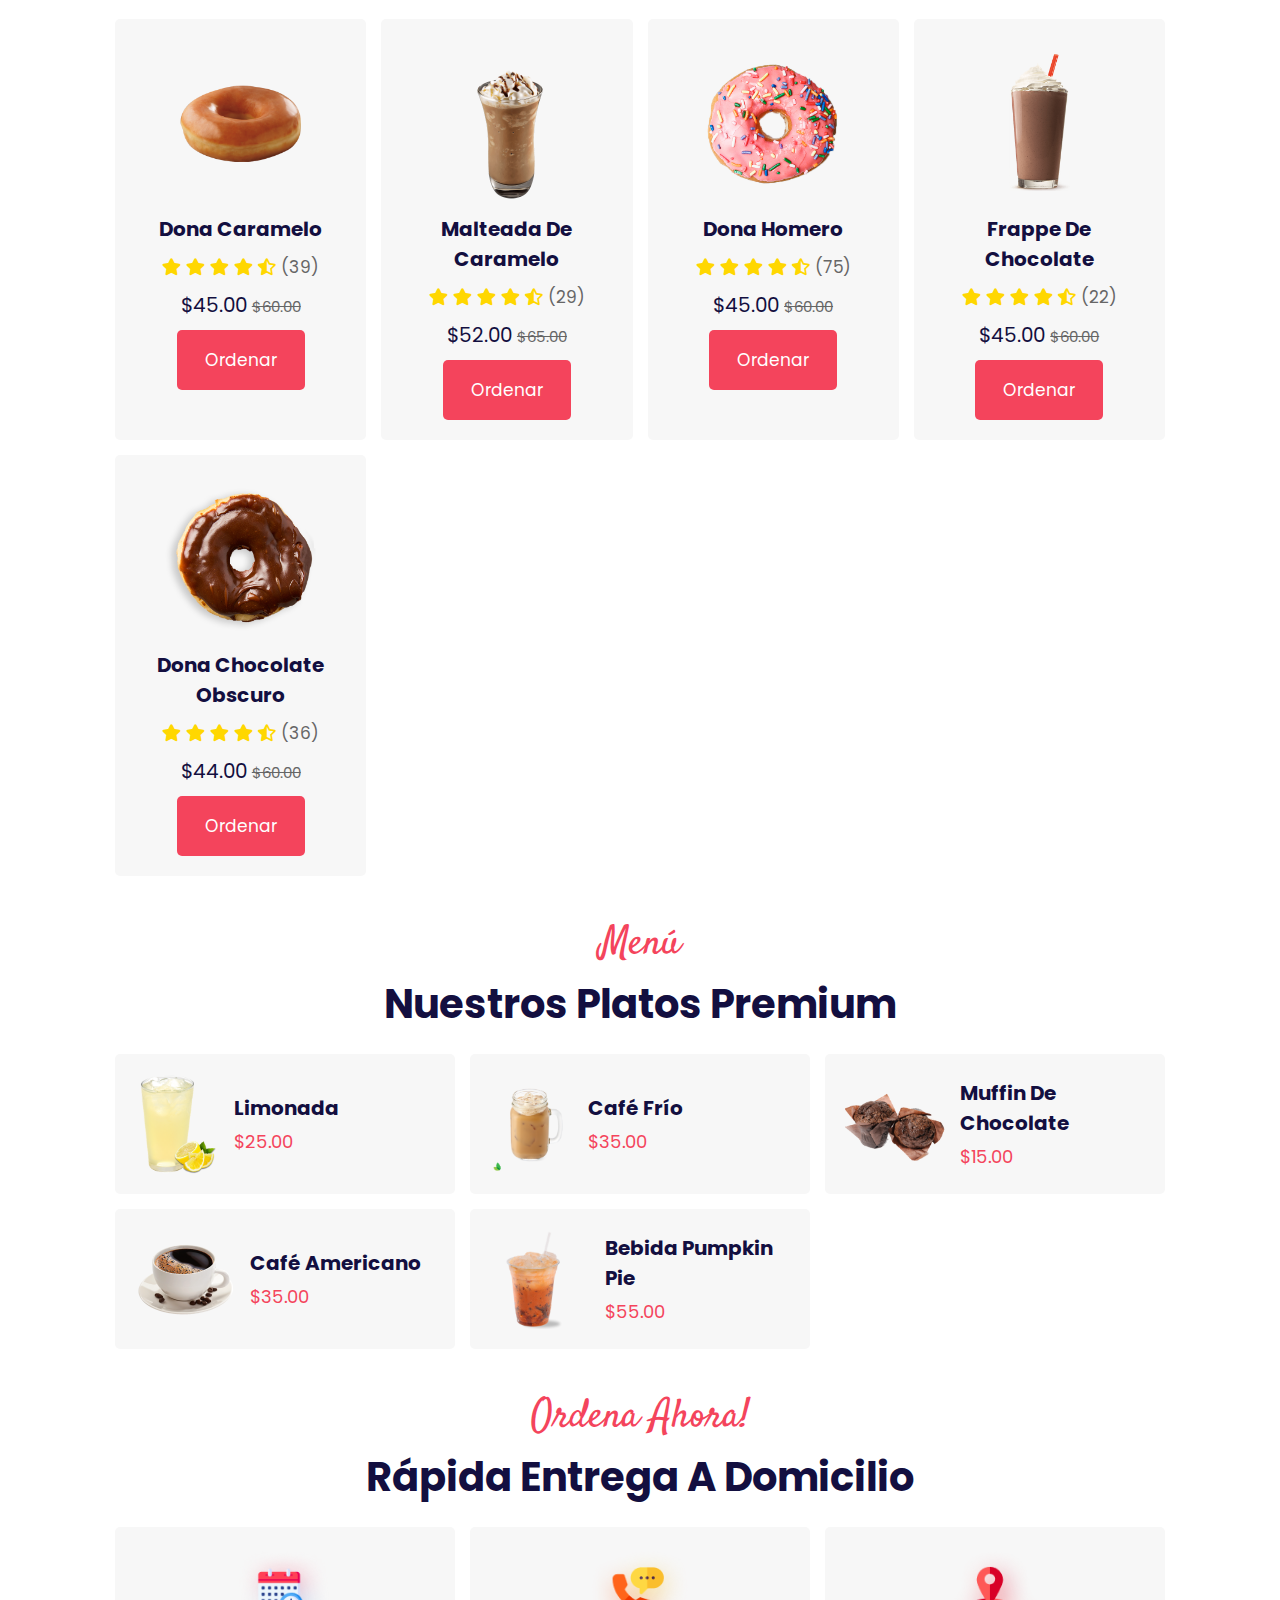
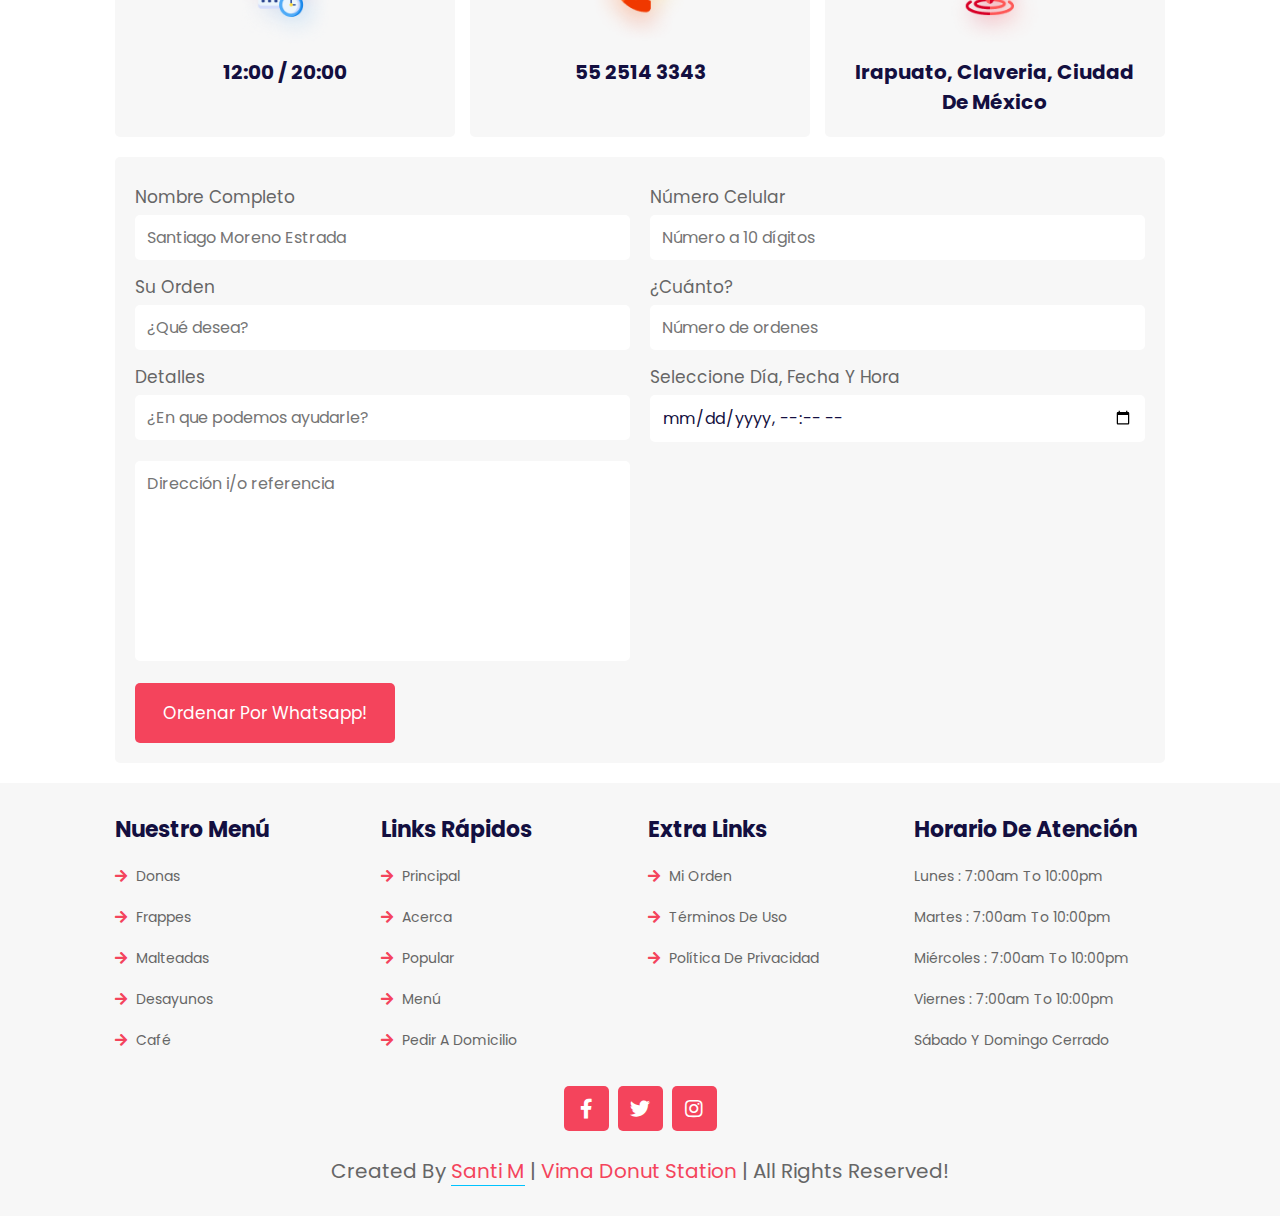
==== commit d0764898: "Correcciones y funcion añadida para complemetar esta pagina web" ====
--- a/index.html
+++ b/index.html
@@ -4,7 +4,7 @@
     <meta charset="UTF-8">
     <meta http-equiv="X-UA-Compatible" content="IE=edge">
     <meta name="viewport" content="width=device-width, initial-scale=1.0">
-    <title>Vima Donuts Station</title>
+    <title>Vima Donut Station</title>
     <link rel="shortcut icon" href="image/logo.png" type="image/x-icon">
 
     <!-- font awesome cdn link  -->
@@ -44,7 +44,7 @@
         <span style="color: #130f40;">Vima Donut Station</span>
         <h3>¡Es hora de recargar tu antojo 😋!</h3>
         <p>¡Donas recién hechas, café aromático y snacks irresistibles te esperan! ☕ Descubre nuestros sabores únicos y comienza tu día con una sonrisa.</p>
-        <a href="#" class="btn">¡Pide Ahora!</a>
+        <a href="#order" class="btn">¡Pide Ahora!</a>
     </div>
 
     <div class="image">
@@ -275,10 +275,10 @@
         </a>
 
         <a href="#" class="box">
-            <img src="image/menu-5.png" alt="">
-            <div class="content">
-                <h3>Papas a la francesa</h3>
-                <div class="price">$40.00</div>
+            <img src="image/malteda4.png" alt="">
+            <div class="content">
+                <h3>Bebida Pumpkin Pie</h3>
+                <div class="price">$55.00</div>
             </div>
         </a>
 
@@ -321,47 +321,46 @@
         <div class="flex">
             <div class="inputBox">
                 <span>Nombre Completo</span>
-                <input type="text" placeholder="" name="" id="">
+                <input type="text" placeholder="Santiago Moreno Estrada" name="" id="name">
             </div>
             <div class="inputBox">
                 <span>Número celular</span>
-                <input type="number" placeholder="Número a 10 dígitos" name="" id="">
+                <input type="text" placeholder="Número a 10 dígitos" name="" id="phone">
             </div>
         </div>
 
         <div class="flex">
             <div class="inputBox">
                 <span>Su orden</span>
-                <input type="text" placeholder="¿Qué desea?" name="" id="prueba2">
+                <input type="text" placeholder="¿Qué desea?" name="" id="order">
             </div>
             <div class="inputBox">
                 <span>¿Cuánto?</span>
-                <input type="number" placeholder="Número de ordenes" name="" id="">
+                <input type="text" placeholder="Número de ordenes" name="" id="how-much">
             </div>
         </div>
 
         <div class="flex">
             <div class="inputBox">
                 <span>Detalles</span>
-                <input type="text" placeholder="¿En que podemos ayudarle?" name="" id="">
+                <input type="text" placeholder="¿En que podemos ayudarle?" name="" id="details">
             </div>
             <div class="inputBox">
                 <span>Seleccione día, fecha y hora</span>
-                <input type="datetime-local">
+                <input type="datetime-local" id="date">
             </div>
         </div>
 
         <div class="flex">
             <div class="inputBox">
-                <textarea placeholder="Dirección i/o referencia" id="" cols="30" rows="10"></textarea>
+                <textarea placeholder="Dirección i/o referencia" id="address" cols="30" rows="10"></textarea>
             </div>
             <div class="inputBox">
                 <iframe class="map" src="https://www.google.com/maps/embed?pb=!1m18!1m12!1m3!1d470.21797304170224!2d-99.18082129148026!3d19.46661049140088!2m3!1f0!2f0!3f0!3m2!1i1024!2i768!4f13.1!3m3!1m2!1s0x85d1f935f8b8077b%3A0x772671fa23d3d52d!2sVIMA%20Donut%20Station!5e0!3m2!1ses-419!2smx!4v1643592938567!5m2!1ses-419!2smx" allowfullscreen="" loading="lazy"></iframe>
             </div>
         </div>
 
-        <input type="submit" value="Ordenar por whatsapp!" class="btn wh">
-
+        <input type="submit" value="Ordenar por whatsapp!" class="btn wh" id="send-order">
     </form>
 
 </section>
@@ -424,7 +423,7 @@
             <a href="https://www.instagram.com/" class="fab fa-instagram"></a>
         </div>
 
-        <div class="credit"> created <span>Santi Moreno</span> | <span>Vima Donut Station</span> | all rights reserved! </div>
+        <div class="credit"> created by <span><a href="https://santis-personal-portfolio.netlify.app/" target="_blank">Santi M</a></span> | <span>Vima Donut Station</span> | all rights reserved! </div>
         
     </div>
 
--- a/css/style.css
+++ b/css/style.css
@@ -3,7 +3,7 @@
 
 :root {
   --color-main: #F4445C;
-  --second-color: #44CCF4;
+  --second-color: #00c3ff;
 }
 
 * {
@@ -1081,6 +1081,17 @@
   color: var(--color-main);
 }
 
+.footer .bottom .credit span a {
+  color: var(--color-main);
+  text-decoration: none;
+  border-bottom: 1px solid var(--second-color);
+}
+
+.footer .bottom .credit span a:hover {
+  color: var(--second-color);
+  border-bottom: 1px solid var(--color-main);
+}
+
 @media (max-width: 991px) {
   html {
     font-size: 55%;
